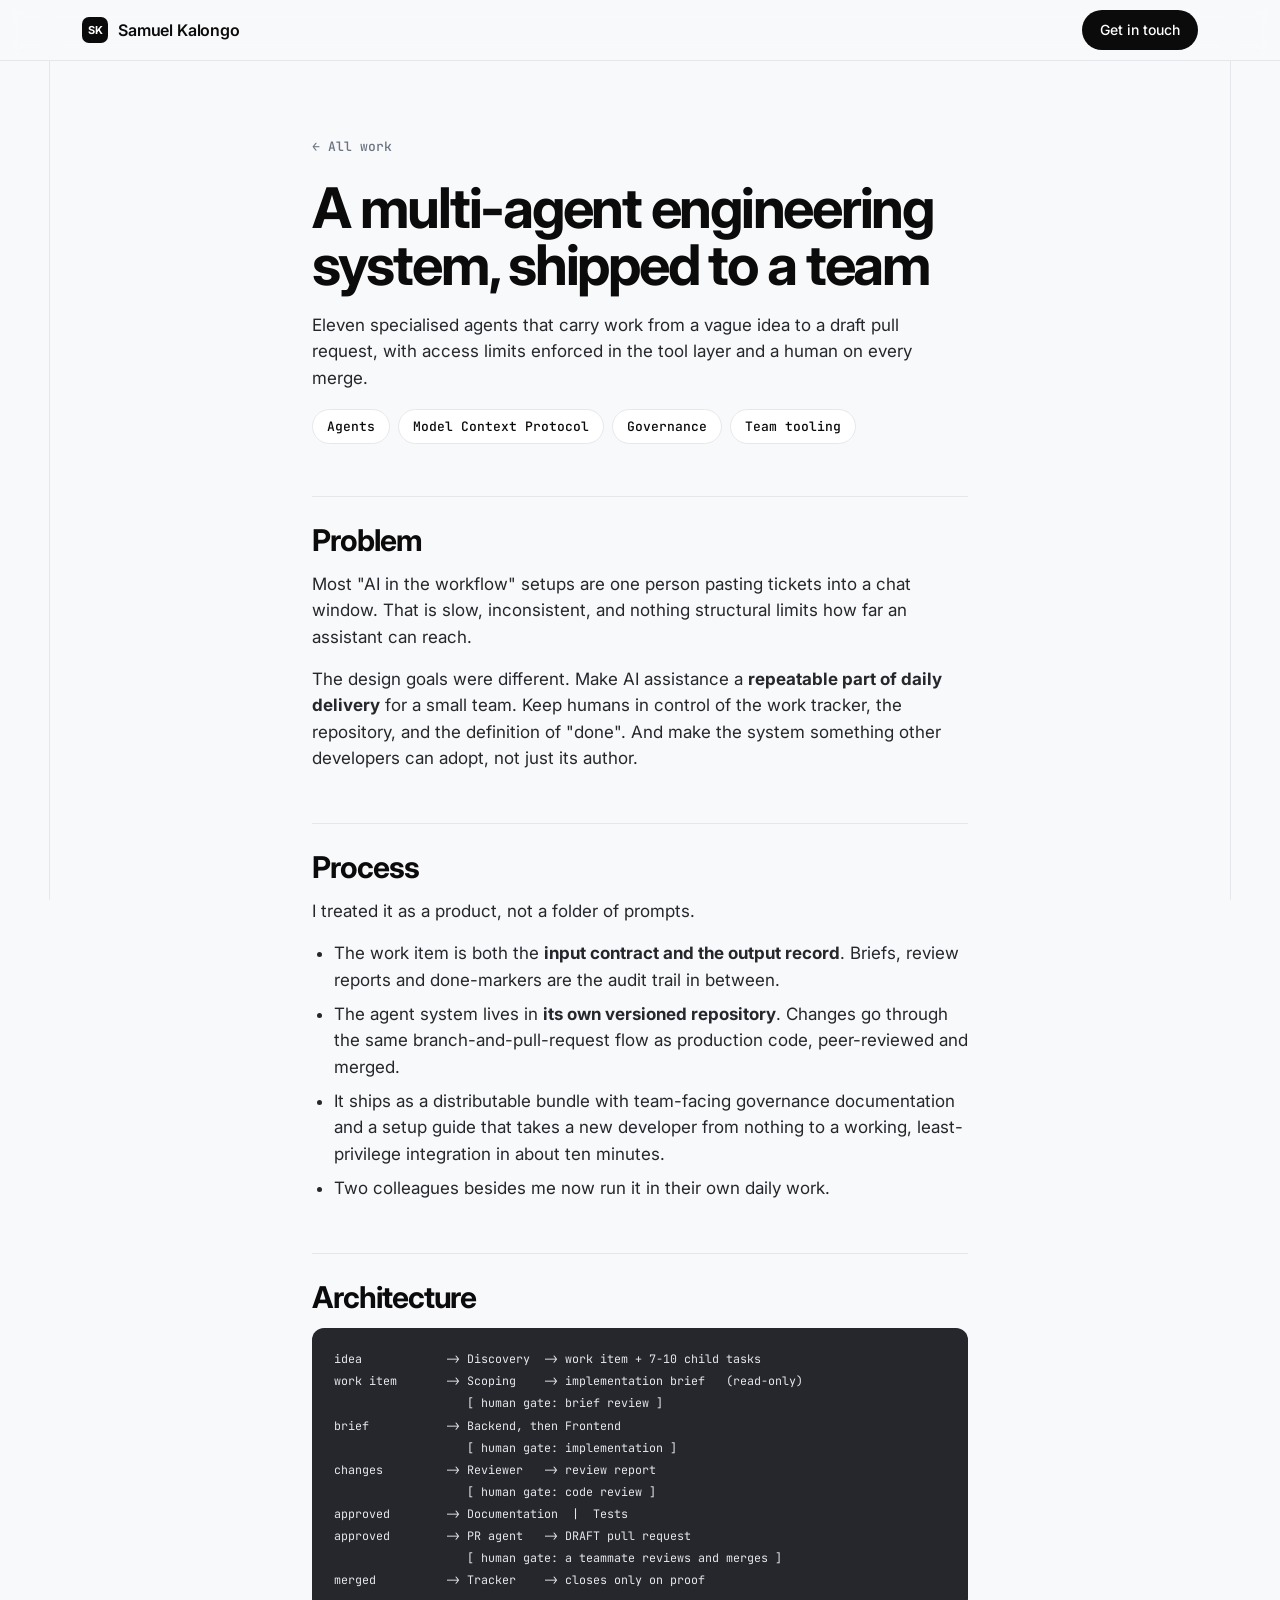
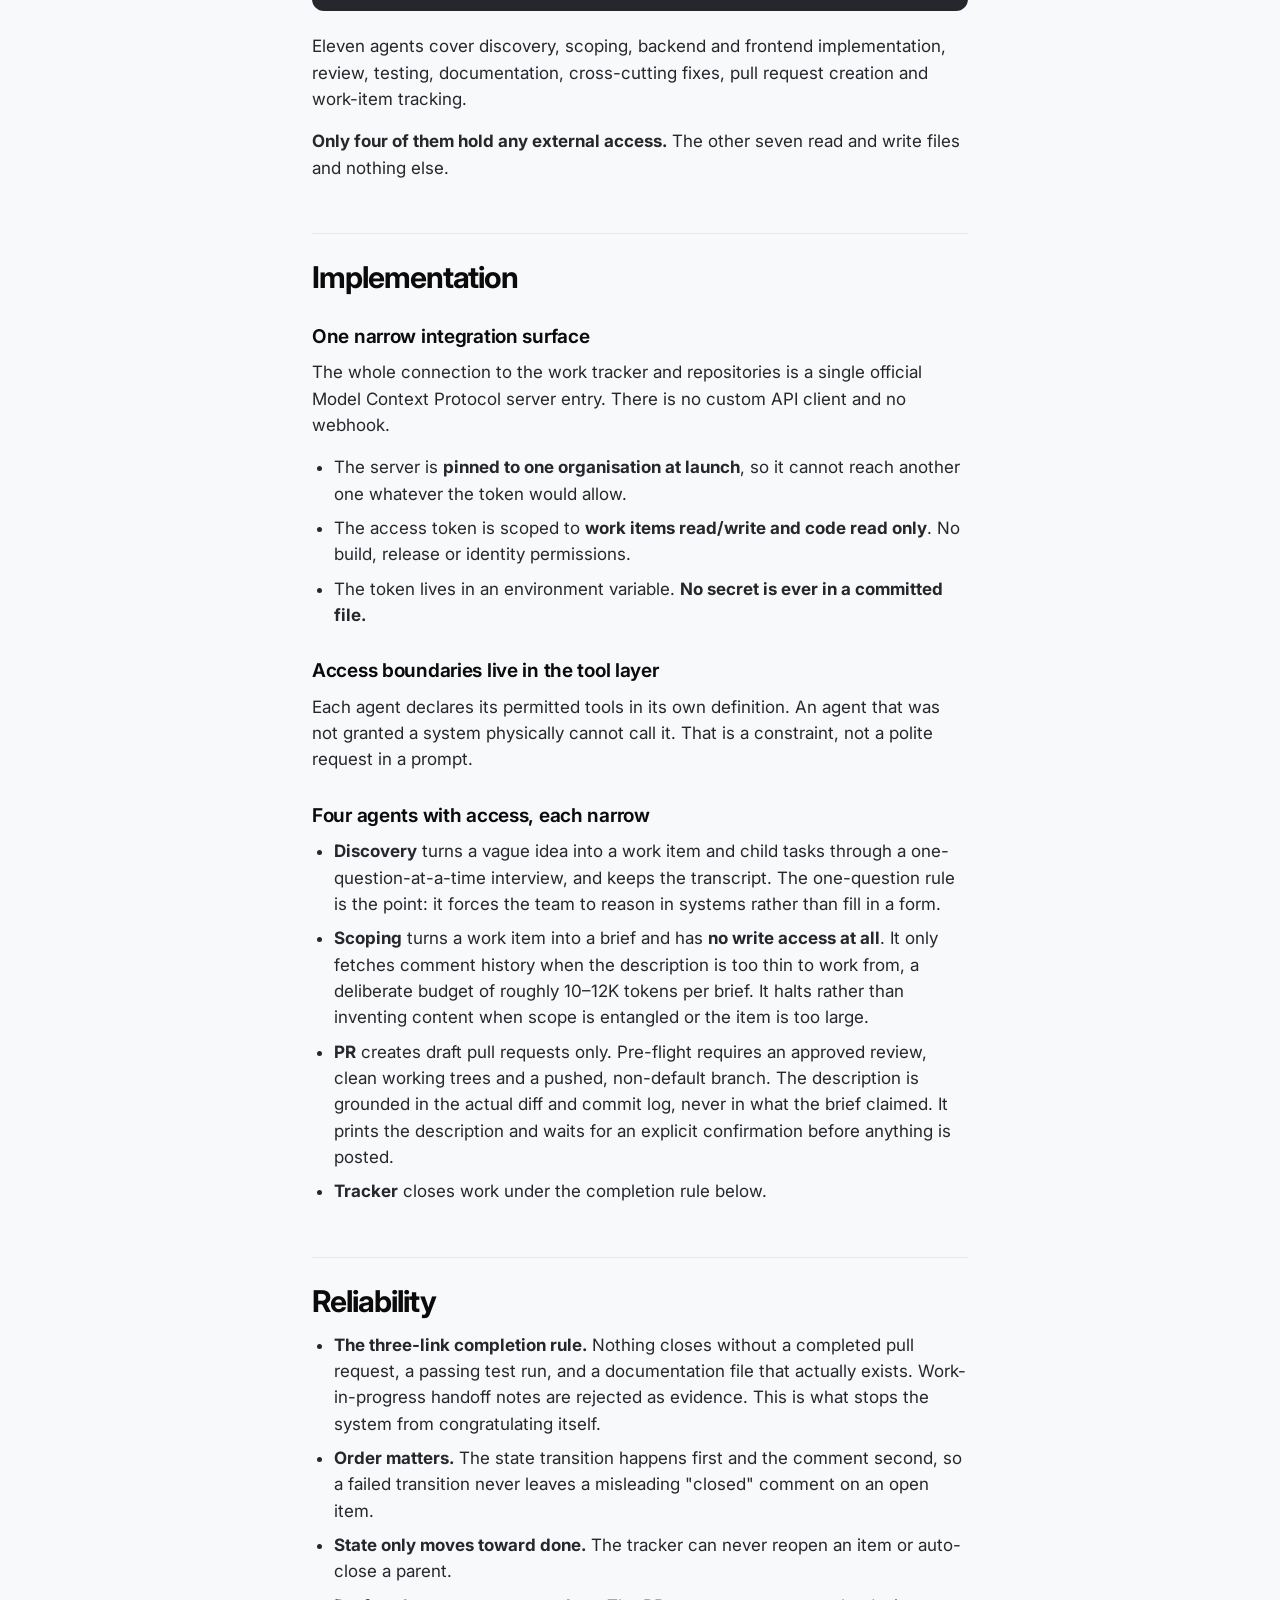
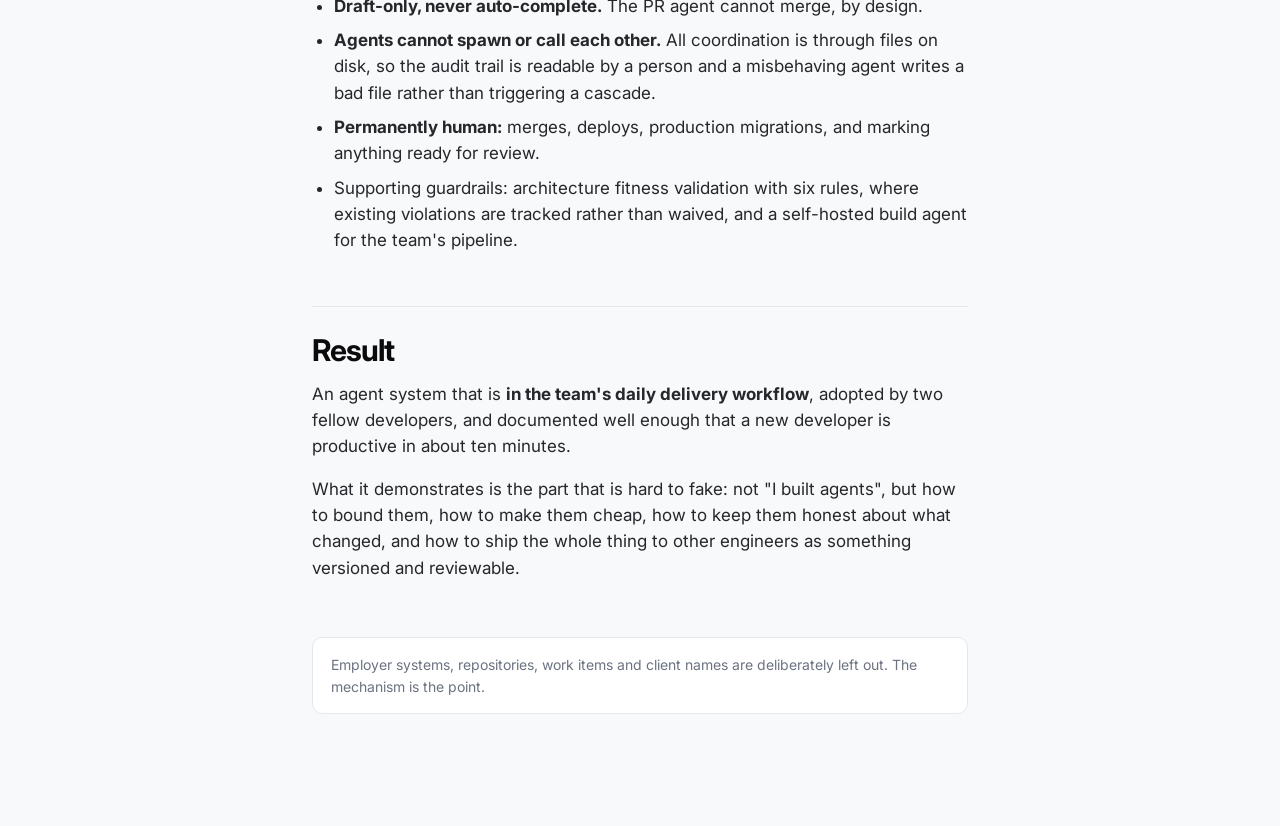
==== work/agent-system/index.html @ ffe06665 "Replace coursework portfolio with new case-study site Static site where the page builds itself on sc" ====
<!doctype html>
<html lang="en"><head><meta charset="utf-8"><meta name="viewport" content="width=device-width, initial-scale=1">
<title>A multi-agent engineering system, shipped to a team — Samuel Kalongo</title>
<meta name="description" content="Eleven specialised agents that carry work from a vague idea to a draft pull request, with access limits enforced in the tool layer and a human on every merge.">
<link rel="preconnect" href="https://fonts.googleapis.com"><link rel="preconnect" href="https://fonts.gstatic.com" crossorigin>
<link href="https://fonts.googleapis.com/css2?family=Inter:wght@400;500;600;700&family=JetBrains+Mono:wght@400;500&display=swap" rel="stylesheet">
<link rel="stylesheet" href="../../styles.css"></head>
<body>
<header class="nav"><div class="wrap"><a class="brand" href="../../"><span class="mark">SK</span>Samuel Kalongo</a><a class="pill" href="../../#contact">Get in touch</a></div></header>
<article class="case">
<a class="back" href="../../#work">← All work</a>
<h1>A multi-agent engineering system, shipped to a team</h1>
<p class="sub">Eleven specialised agents that carry work from a vague idea to a draft pull request, with access limits enforced in the tool layer and a human on every merge.</p>
<div class="meta"><span class="chip">Agents</span><span class="chip">Model Context Protocol</span><span class="chip">Governance</span><span class="chip">Team tooling</span></div>
<h2>Problem</h2>
<p>Most "AI in the workflow" setups are one person pasting tickets into a chat window. That is slow, inconsistent, and nothing structural limits how far an assistant can reach.</p>
<p>The design goals were different. Make AI assistance a <strong>repeatable part of daily delivery</strong> for a small team. Keep humans in control of the work tracker, the repository, and the definition of "done". And make the system something other developers can adopt, not just its author.</p>
<h2>Process</h2>
<p>I treated it as a product, not a folder of prompts.</p>
<ul><li>The work item is both the <strong>input contract and the output record</strong>. Briefs, review reports and done-markers are the audit trail in between.</li><li>The agent system lives in <strong>its own versioned repository</strong>. Changes go through the same branch-and-pull-request flow as production code, peer-reviewed and merged.</li><li>It ships as a distributable bundle with team-facing governance documentation and a setup guide that takes a new developer from nothing to a working, least-privilege integration in about ten minutes.</li><li>Two colleagues besides me now run it in their own daily work.</li></ul>
<h2>Architecture</h2>
<pre><code>idea            -&gt; Discovery  -&gt; work item + 7-10 child tasks
work item       -&gt; Scoping    -&gt; implementation brief   (read-only)
                   [ human gate: brief review ]
brief           -&gt; Backend, then Frontend
                   [ human gate: implementation ]
changes         -&gt; Reviewer   -&gt; review report
                   [ human gate: code review ]
approved        -&gt; Documentation  |  Tests
approved        -&gt; PR agent   -&gt; DRAFT pull request
                   [ human gate: a teammate reviews and merges ]
merged          -&gt; Tracker    -&gt; closes only on proof</code></pre>
<p>Eleven agents cover discovery, scoping, backend and frontend implementation, review, testing, documentation, cross-cutting fixes, pull request creation and work-item tracking.</p>
<p><strong>Only four of them hold any external access.</strong> The other seven read and write files and nothing else.</p>
<h2>Implementation</h2>
<h3>One narrow integration surface</h3>
<p>The whole connection to the work tracker and repositories is a single official Model Context Protocol server entry. There is no custom API client and no webhook.</p>
<ul><li>The server is <strong>pinned to one organisation at launch</strong>, so it cannot reach another one whatever the token would allow.</li><li>The access token is scoped to <strong>work items read/write and code read only</strong>. No build, release or identity permissions.</li><li>The token lives in an environment variable. <strong>No secret is ever in a committed file.</strong></li></ul>
<h3>Access boundaries live in the tool layer</h3>
<p>Each agent declares its permitted tools in its own definition. An agent that was not granted a system physically cannot call it. That is a constraint, not a polite request in a prompt.</p>
<h3>Four agents with access, each narrow</h3>
<ul><li><strong>Discovery</strong> turns a vague idea into a work item and child tasks through a one-question-at-a-time interview, and keeps the transcript. The one-question rule is the point: it forces the team to reason in systems rather than fill in a form.</li><li><strong>Scoping</strong> turns a work item into a brief and has <strong>no write access at all</strong>. It only fetches comment history when the description is too thin to work from, a deliberate budget of roughly 10–12K tokens per brief. It halts rather than inventing content when scope is entangled or the item is too large.</li><li><strong>PR</strong> creates draft pull requests only. Pre-flight requires an approved review, clean working trees and a pushed, non-default branch. The description is grounded in the actual diff and commit log, never in what the brief claimed. It prints the description and waits for an explicit confirmation before anything is posted.</li><li><strong>Tracker</strong> closes work under the completion rule below.</li></ul>
<h2>Reliability</h2>
<ul><li><strong>The three-link completion rule.</strong> Nothing closes without a completed pull request, a passing test run, and a documentation file that actually exists. Work-in-progress handoff notes are rejected as evidence. This is what stops the system from congratulating itself.</li><li><strong>Order matters.</strong> The state transition happens first and the comment second, so a failed transition never leaves a misleading "closed" comment on an open item.</li><li><strong>State only moves toward done.</strong> The tracker can never reopen an item or auto-close a parent.</li><li><strong>Draft-only, never auto-complete.</strong> The PR agent cannot merge, by design.</li><li><strong>Agents cannot spawn or call each other.</strong> All coordination is through files on disk, so the audit trail is readable by a person and a misbehaving agent writes a bad file rather than triggering a cascade.</li><li><strong>Permanently human:</strong> merges, deploys, production migrations, and marking anything ready for review.</li><li>Supporting guardrails: architecture fitness validation with six rules, where existing violations are tracked rather than waived, and a self-hosted build agent for the team's pipeline.</li></ul>
<h2>Result</h2>
<p>An agent system that is <strong>in the team's daily delivery workflow</strong>, adopted by two fellow developers, and documented well enough that a new developer is productive in about ten minutes.</p>
<p>What it demonstrates is the part that is hard to fake: not "I built agents", but how to bound them, how to make them cheap, how to keep them honest about what changed, and how to ship the whole thing to other engineers as something versioned and reviewable.</p>
<p class="conf">Employer systems, repositories, work items and client names are deliberately left out. The mechanism is the point.</p>
</article>
</body></html>
---- styles.css ----
:root {
  --bg: #f8f9fb;
  --ink: #0b0b0c;
  --mute: #6b7280;
  --line: 229, 231, 235;
  --max: 1180px;
  --font: Inter, system-ui, -apple-system, "Segoe UI", Roboto, sans-serif;
  --mono: "JetBrains Mono", ui-monospace, Menlo, Consolas, monospace;
}
* { box-sizing: border-box; }
html { scroll-behavior: smooth; scroll-padding-top: 76px; }
body { margin: 0; background: var(--bg); color: var(--ink); font: 400 16px/1.55 var(--font); -webkit-font-smoothing: antialiased; }
body::before { /* the two vertical hairlines that frame the page */
  content: ""; position: fixed; inset: 0; max-width: var(--max); margin: 0 auto;
  border-inline: 1px solid rgb(var(--line)); pointer-events: none; z-index: 0;
}
a { color: inherit; }
.wrap { max-width: var(--max); margin: 0 auto; padding: 0 32px; position: relative; z-index: 1; }

/* ---------- nav ---------- */
.nav { position: sticky; top: 0; z-index: 40; background: rgba(248, 249, 251, .85); backdrop-filter: blur(10px); border-bottom: 1px solid rgb(var(--line)); }
.nav .wrap { display: flex; align-items: center; justify-content: space-between; height: 60px; }
.brand { display: flex; align-items: center; gap: 10px; font-weight: 600; text-decoration: none; letter-spacing: -.01em; }
.mark { width: 26px; height: 26px; border-radius: 7px; background: var(--ink); color: #fff; display: grid; place-items: center; font: 700 11px var(--font); letter-spacing: 0; }
.nav ul { display: flex; gap: 28px; list-style: none; margin: 0; padding: 0; }
.nav ul a { text-decoration: none; color: var(--mute); font-size: 14px; font-weight: 500; }
.nav ul a:hover { color: var(--ink); }
.pill { display: inline-block; background: var(--ink); color: #fff; text-decoration: none; font-size: 14px; font-weight: 500; padding: 9px 18px; border-radius: 999px; }
.pill:hover { background: #26272b; }
.pill.ghost { background: transparent; color: var(--ink); border: 1px solid #d1d5db; }
.pill.ghost:hover { background: #fff; }

/* ---------- type ---------- */
h1, h2, h3, p { margin: 0; }
h1 { font-size: clamp(42px, 7.4vw, 88px); line-height: 1.02; letter-spacing: -.04em; font-weight: 700; max-width: 14ch; }
h2 { font-size: clamp(30px, 4.6vw, 54px); line-height: 1.06; letter-spacing: -.035em; font-weight: 700; max-width: 18ch; }
h3 { font-size: 19px; font-weight: 650; letter-spacing: -.015em; }
.eyebrow { font: 500 12.5px var(--mono); color: var(--mute); text-transform: uppercase; letter-spacing: .09em; margin-bottom: 20px; }
.lede, .sub { color: var(--mute); font-size: clamp(17px, 1.7vw, 20px); max-width: 56ch; }
.hero { padding: 96px 0 84px; position: relative; }
.hero h1 { margin-bottom: 28px; }
.actions { display: flex; gap: 12px; flex-wrap: wrap; margin: 36px 0 28px; width: fit-content; }
.now { font: 400 13px var(--mono); color: var(--mute); }
.sec { position: relative; border-top: 1px solid rgb(var(--line)); padding: 88px 0; }
.head { margin-bottom: 52px; }
.head h2 { margin-bottom: 18px; }

/* ---------- ruled grids ---------- */
.grid { display: grid; grid-template-columns: repeat(var(--cols, 3), 1fr); border-top: 1px solid rgb(var(--line)); border-left: 1px solid rgb(var(--line)); background: transparent; }
.cell { border-right: 1px solid rgb(var(--line)); border-bottom: 1px solid rgb(var(--line)); padding: 30px 28px 34px; background: #fff; text-decoration: none; display: block; }
.cell h3 { margin-bottom: 10px; }
.cell p { color: var(--mute); font-size: 15px; }
.cell .more { display: block; margin-top: 18px; font-size: 14px; font-weight: 500; color: var(--ink); }
.cell .tag { font: 500 11.5px var(--mono); color: var(--mute); text-transform: uppercase; letter-spacing: .08em; margin-bottom: 14px; display: block; }
a.cell:hover { background: #fcfcfd; }
.stats .cell { padding: 40px 28px; }
.num { font-size: clamp(48px, 6.4vw, 84px); font-weight: 700; letter-spacing: -.045em; line-height: 1; margin-bottom: 14px; display: block; }
.stats p { max-width: 24ch; }
.c4 { --cols: 4; } .c3 { --cols: 3; } .c2 { --cols: 2; }

/* ---------- process + terminal ---------- */
.split { display: grid; grid-template-columns: 1fr 1.05fr; gap: 56px; align-items: start; }
.steps { border-top: 1px solid rgb(var(--line)); margin-top: 36px; }
.step { display: grid; grid-template-columns: 44px 1fr; gap: 6px; padding: 22px 0; border-bottom: 1px solid rgb(var(--line)); }
.step .n { font: 500 13px var(--mono); color: var(--mute); padding-top: 4px; }
.step h3 { margin-bottom: 6px; }
.step p { color: var(--mute); font-size: 15px; }
.term { background: #25272c; border-radius: 14px; padding: 0 0 22px; box-shadow: 0 24px 60px -24px rgba(15, 23, 42, .5); overflow: hidden; }
.term .bar { display: flex; gap: 7px; padding: 14px 16px; border-bottom: 1px solid rgba(255, 255, 255, .07); align-items: center; }
.term .bar i { width: 11px; height: 11px; border-radius: 50%; background: #4b4e55; }
.term .bar em { margin-left: auto; font: 400 11.5px var(--mono); color: #8b8f98; font-style: normal; }
.term pre { white-space: normal; margin: 0; padding: 20px 22px 0; font: 400 13px/1.75 var(--mono); color: #e5e7eb; overflow-x: auto; }
.ln { display: block; white-space: pre; }
.ln.k { color: #93c5fd; } .ln.v { color: #e5e7eb; } .ln.cm { color: #7d8290; } .ln.ok { color: #86efac; } .ln.no { color: #fca5a5; }
.note { font: 400 12px var(--mono); color: var(--mute); margin-top: 14px; }

/* ---------- stack + cta ---------- */
.chips { display: flex; flex-wrap: wrap; gap: 10px; }
.chip { font: 500 13px var(--mono); padding: 8px 14px; border: 1px solid rgb(var(--line)); background: #fff; border-radius: 999px; }
.cta { text-align: left; }
.cta h2 { max-width: 16ch; margin-bottom: 18px; }
.foot { border-top: 1px solid rgb(var(--line)); padding: 28px 0 40px; color: var(--mute); font-size: 13px; position: relative; z-index: 1; }
.foot .wrap { display: flex; justify-content: space-between; gap: 16px; flex-wrap: wrap; }

/* ---------- decorative planes ---------- */
.plane { position: absolute; width: 26px; height: 26px; pointer-events: none; z-index: 2; }
.p1 { right: 8%; top: 18%; color: #f59e0b; transform: rotate(18deg); }
.p2 { right: 14%; top: 54%; color: #8b5cf6; transform: rotate(-30deg); }
.p3 { right: 6%; top: 14%; color: #10b981; transform: rotate(40deg); }
.p4 { left: 52%; top: 12%; color: #ec4899; transform: rotate(-12deg); }
.p5 { right: 10%; top: 20%; color: #3b82f6; transform: rotate(24deg); }

/* ---------- build effect (only when JS adds .fx) ---------- */
.fx [data-b] { position: relative; }
.fx [data-b="type"]:not(.ready) { visibility: hidden; }
.fx [data-b="type"] .w { white-space: nowrap; }
.fx [data-b="type"] .c { opacity: 0; }
.fx [data-b="type"] .c.on { opacity: 1; }
.fx [data-b="box"], .fx [data-b="fade"] { --a: 0; }
.fx .cell[data-b="box"] { background: rgba(255, 255, 255, var(--a)); border-color: rgba(var(--line), var(--a)); }
.fx .term[data-b="box"] { background: rgba(37, 39, 44, var(--a)); box-shadow: none; }
.fx [data-b="fade"] { opacity: var(--a); }
.fx .term .bar { opacity: var(--a); }
.frame { position: absolute; left: -5px; top: -5px; width: calc((100% + 10px) * var(--fw, 0)); height: calc((100% + 10px) * var(--fh, 0)); border: 1px solid var(--ac, #3b82f6); background: color-mix(in srgb, var(--ac, #3b82f6) 5%, transparent); opacity: 0; pointer-events: none; z-index: 5; }
.frame b { position: absolute; width: 7px; height: 7px; background: #fff; border: 1px solid var(--ac, #3b82f6); }
.frame b:nth-child(1) { left: -4px; top: -4px; } .frame b:nth-child(2) { right: -4px; top: -4px; }
.frame b:nth-child(3) { left: -4px; bottom: -4px; } .frame b:nth-child(4) { right: -4px; bottom: -4px; }

#cursors { position: fixed; inset: 0; pointer-events: none; z-index: 60; overflow: hidden; }
.cur { position: absolute; left: 0; top: 0; opacity: 0; will-change: transform; color: var(--ac); }
.cur svg { display: block; width: 17px; height: 17px; filter: drop-shadow(0 1px 1px rgba(0, 0, 0, .18)); }
.cur .ib { display: none; width: 10px; height: 20px; }
.cur.text .ar { display: none; } .cur.text .ib { display: block; }
.cur span { position: absolute; left: 13px; top: 15px; background: var(--ac); color: #fff; font: 600 10px/1 var(--font); padding: 3px 7px; border-radius: 999px; white-space: nowrap; }

.rulers, .guide { position: fixed; pointer-events: none; opacity: 0; transition: opacity .25s; }
.rulers { inset: 0; z-index: 50; }
.live .rulers { opacity: 1; }
.live .guide { opacity: 1; }
.rx, .ry { position: absolute; background-color: rgba(248, 249, 251, .93); background-repeat: repeat; }
.rx { left: 0; right: 0; top: 0; height: 16px; border-bottom: 1px solid #d1d5db;
  background-image: repeating-linear-gradient(90deg, #9ca3af 0 1px, transparent 1px 100px), repeating-linear-gradient(90deg, #cbd0d8 0 1px, transparent 1px 10px);
  background-size: 100% 16px, 100% 6px; background-position: 0 0, 0 bottom; background-repeat: repeat-x; }
.ry { top: 0; bottom: 0; left: 0; width: 16px; border-right: 1px solid #d1d5db;
  background-image: repeating-linear-gradient(0deg, #9ca3af 0 1px, transparent 1px 100px), repeating-linear-gradient(0deg, #cbd0d8 0 1px, transparent 1px 10px);
  background-size: 16px 100%, 6px 100%; background-position: 0 0, right 0; background-repeat: repeat-y; }
.guide { z-index: 49; background: rgba(239, 68, 68, .4); }
.gx { top: 0; bottom: 0; left: 0; width: 1px; }
.gy { left: 0; right: 0; top: 0; height: 1px; }

#intro { position: fixed; inset: 0; z-index: 100; background: var(--bg); display: grid; place-items: center; transition: opacity .5s; }
#intro.out { opacity: 0; }
#intro .ring { position: relative; width: 250px; height: 250px; animation: spin 3.2s linear infinite; transition: transform .6s ease, opacity .6s; }
#intro.out .ring { transform: scale(2.6); opacity: 0; animation-play-state: paused; }
#intro .cur { opacity: 1; left: 50%; top: 50%; margin: -8px 0 0 -8px; transform: rotate(calc(var(--k) * 22.5deg)) translateY(-118px) rotate(40deg); }
#intro .mark { position: absolute; width: 58px; height: 58px; border-radius: 15px; font-size: 22px; }
@keyframes spin { to { transform: rotate(360deg); } }

@media (max-width: 900px) {
  .c4 { --cols: 2; } .c3 { --cols: 2; }
  .split { grid-template-columns: 1fr; gap: 40px; }
  .nav ul { display: none; }
}
@media (max-width: 600px) {
  .wrap { padding: 0 20px; }
  .c4, .c3, .c2 { --cols: 1; }
  .hero { padding: 64px 0 56px; }
  .sec { padding: 64px 0; }
  .plane { display: none; }
  .rx, .ry { display: none; }
}
@media print { .rulers, .guide, #cursors, #intro, .frame { display: none !important; } }

/* ---------- case study pages ---------- */
.case { max-width: 720px; margin: 0 auto; padding: 72px 32px 96px; position: relative; z-index: 1; }
.case .back { font: 500 13px var(--mono); color: var(--mute); text-decoration: none; }
.case h1 { font-size: clamp(34px, 5.4vw, 56px); max-width: none; margin: 22px 0 18px; }
.case .sub { margin-bottom: 18px; }
.case .meta { display: flex; flex-wrap: wrap; gap: 8px; margin-bottom: 44px; }
.case h2 { font-size: 30px; max-width: none; margin: 52px 0 14px; padding-top: 28px; border-top: 1px solid rgb(var(--line)); }
.case h3 { margin: 28px 0 8px; }
.case p, .case li { font-size: 17px; color: #26272b; }
.case p { margin: 0 0 16px; }
.case ul, .case ol { padding-left: 22px; margin: 0 0 18px; }
.case li { margin-bottom: 8px; }
.case code { font: 400 .9em var(--mono); background: #eef0f4; padding: 2px 6px; border-radius: 5px; }
.case pre { background: #25272c; color: #e5e7eb; border-radius: 12px; padding: 20px 22px; overflow-x: auto; font: 400 13px/1.7 var(--mono); margin: 0 0 22px; }
.case pre code { background: none; padding: 0; }
.case .conf { margin-top: 56px; padding: 16px 18px; border: 1px solid rgb(var(--line)); background: #fff; border-radius: 10px; font-size: 14px; color: var(--mute); }
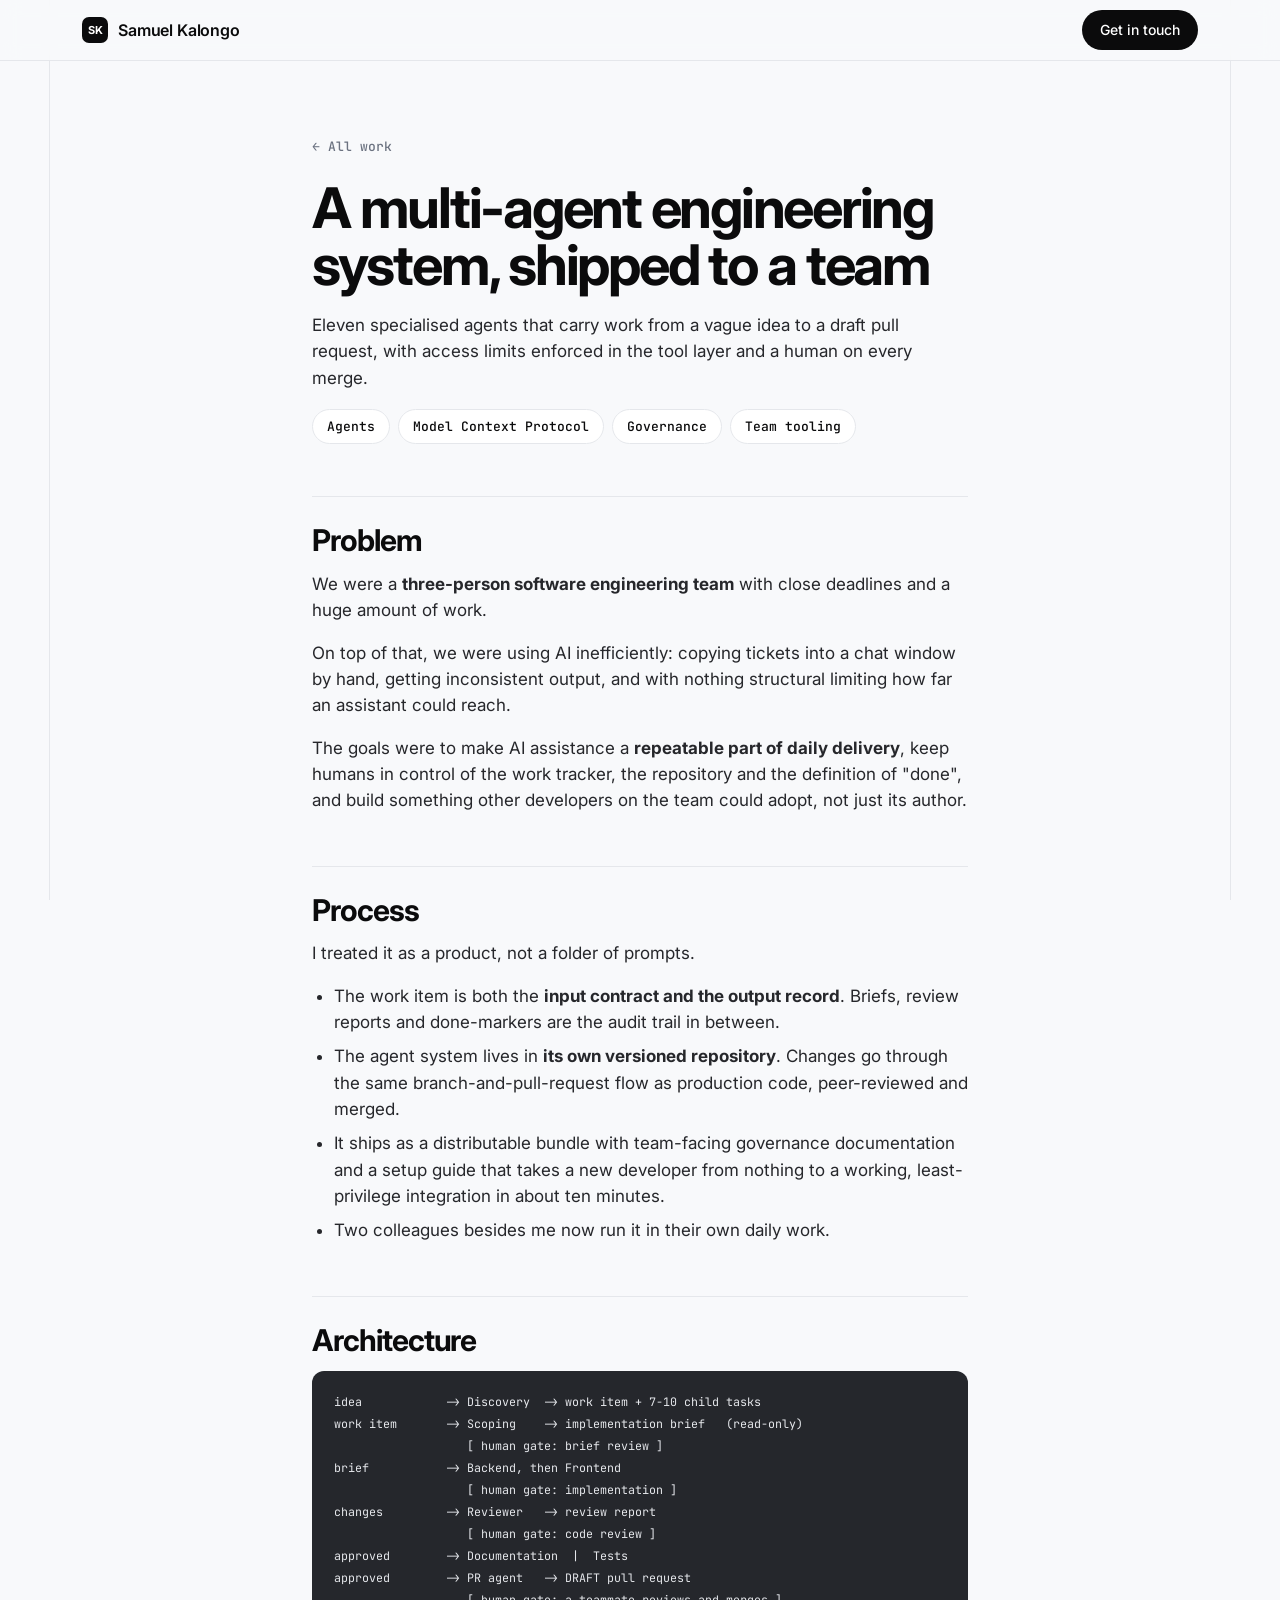
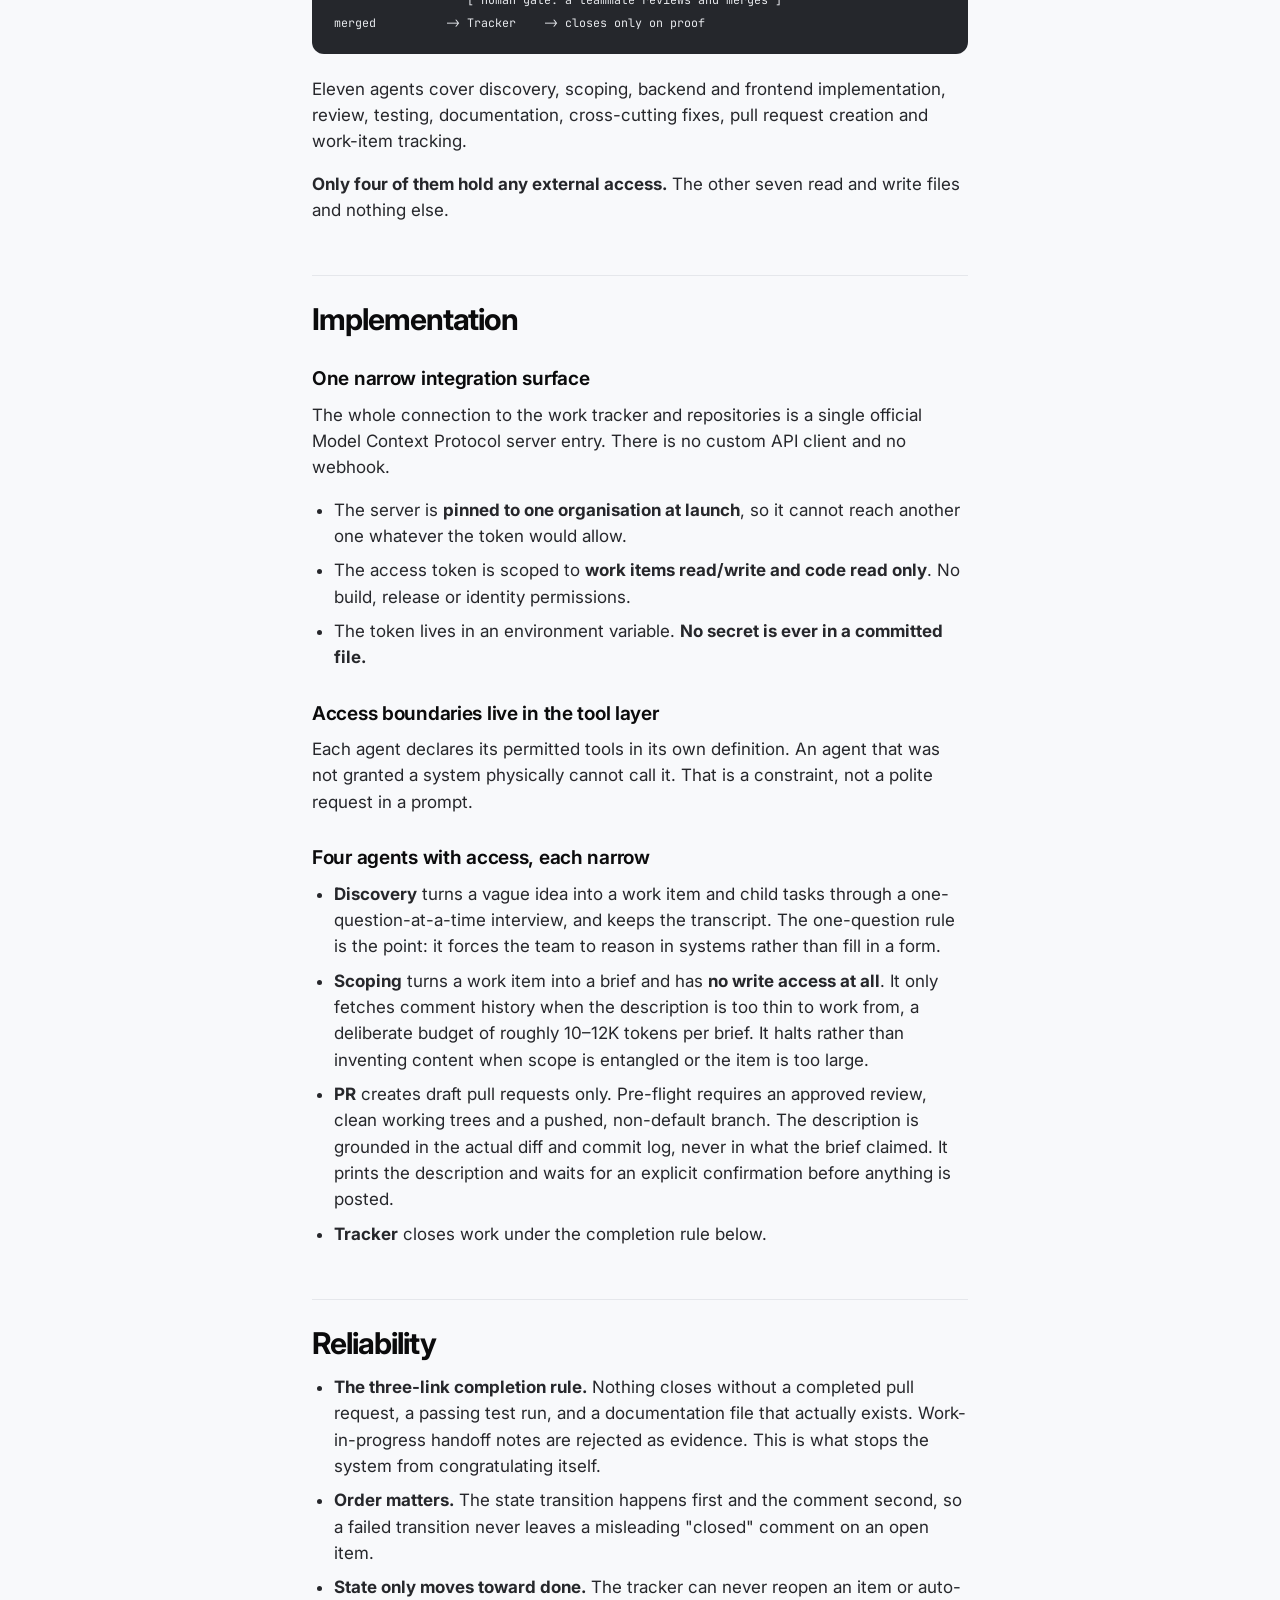
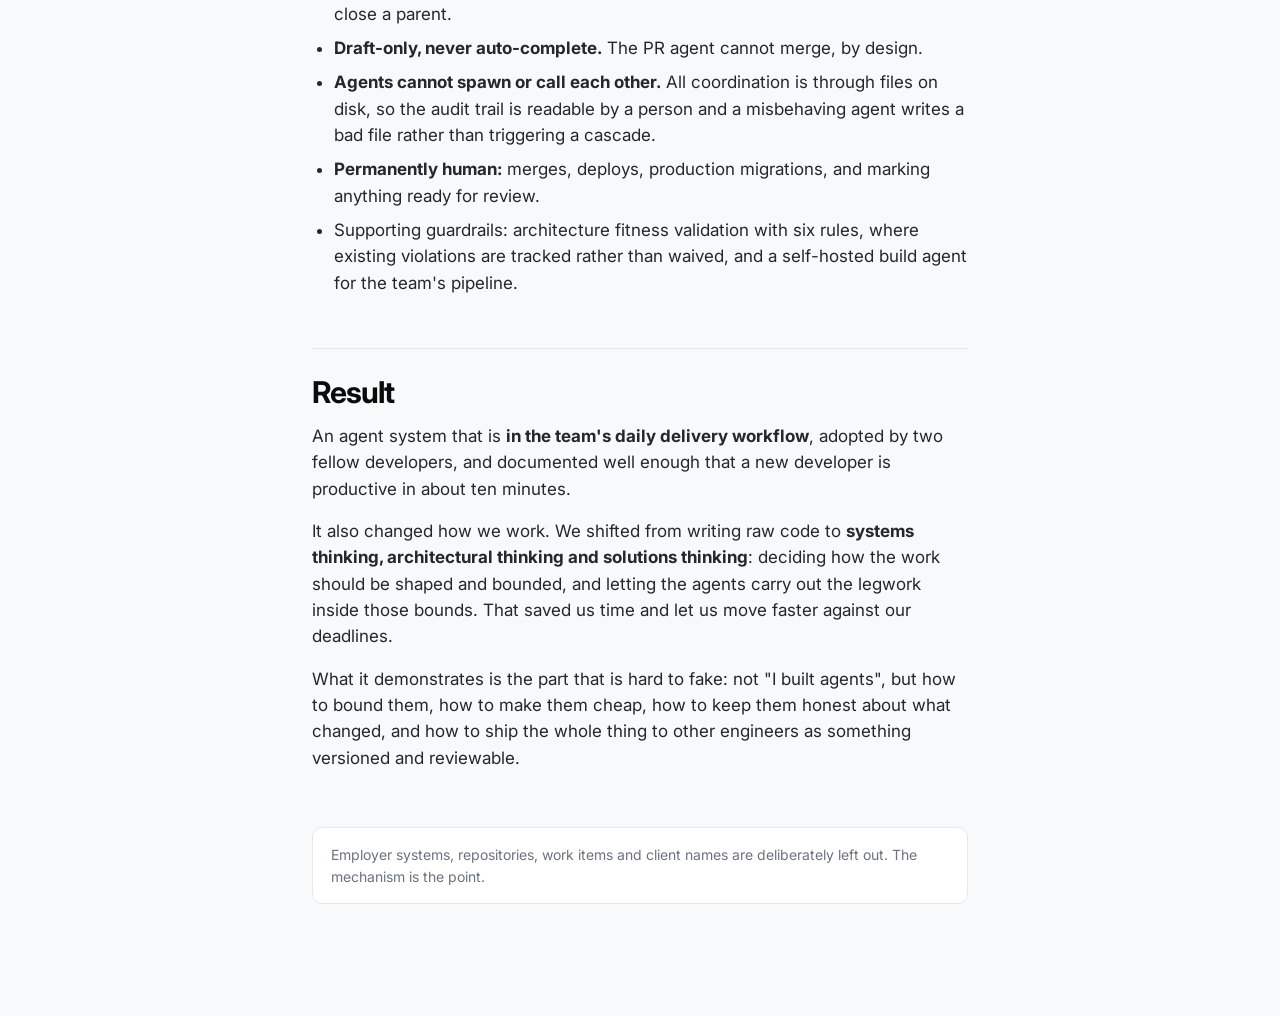
==== commit 5bf6bf8f: "Update portfolio: revision-style agents, glossary tips, stack carousel, no dead links Home and case " ====
--- a/work/agent-system/index.html
+++ b/work/agent-system/index.html
@@ -6,15 +6,19 @@
 <link href="https://fonts.googleapis.com/css2?family=Inter:wght@400;500;600;700&family=JetBrains+Mono:wght@400;500&display=swap" rel="stylesheet">
 <link rel="stylesheet" href="../../styles.css"></head>
 <body>
+<div class="rulers" aria-hidden="true"><i class="rx"></i><i class="ry"></i></div><i class="guide gx" aria-hidden="true"></i><i class="guide gy" aria-hidden="true"></i><div id="cursors" aria-hidden="true"></div>
+<script id="glossary" type="application/json">[{"match":"scoped access","tip":"Each agent can only use the tools it was explicitly given. The limit lives in its definition, not in a prompt asking it to behave."},{"match":"read-only scoping","tip":"The scoping agent reads a work item and writes a plan, but has no permission to change anything."},{"match":"draft pull requests","tip":"A draft pull request proposes code changes but can't be merged until a human marks it ready."},{"match":"three-link completion","tip":"A task only closes when three pieces of proof exist: a finished pull request, a passing test run, and real documentation."},{"match":"human approval gates","tip":"Checkpoints where a person must review and approve before the work moves on."},{"match":"coordination through files","tip":"Agents never call each other. They leave files for the next step, so a person can read the whole trail."},{"match":"guardrails","tip":"Hard limits enforced by the system itself, rather than instructions an AI could ignore."},{"match":"multi-agent","tip":"Several AI agents, each with its own narrow job, working as one system."},{"match":"state machine","tip":"A model where something is always in exactly one defined state and can only move between states by allowed steps."},{"match":"tokenised link","tip":"A secure one-off web address that proves who you are, so you can finish one task without creating an account."},{"match":"leaves a trail","tip":"An audit trail: a permanent record of who changed what, and when."},{"match":"instance","tip":"One running copy of a template, such as a single person's actual onboarding."},{"match":"socratic","tip":"Teaching by asking guiding questions instead of handing over answers."},{"match":"model context protocol","tip":"An open standard that lets AI models connect to tools and data in a controlled, uniform way."},{"match":"application insights","tip":"Microsoft's monitoring service for tracing errors and performance in running applications."},{"match":"entity framework","tip":"A .NET library for working with a database through C# objects instead of hand-written SQL."},{"match":"ef migrations","tip":"Versioned scripts that change a database's structure safely as the application evolves."},{"match":"n8n","tip":"A visual workflow-automation platform: connect apps and APIs with drag-and-drop steps."},{"match":"webhooks","tip":"A way for one system to notify another instantly when something happens."},{"match":"agentic workflows","tip":"Workflows where an AI decides some of the steps itself, using tools, instead of following a fixed script."},{"match":"prompt engineering","tip":"Writing instructions for an AI so it reliably does what you intend."},{"match":"self-hosted build agent","tip":"A machine you run yourself that automatically builds and tests code."},{"match":"deployment pipelines","tip":"Automated steps that carry code from a developer's machine to a live server."}]</script>
 <header class="nav"><div class="wrap"><a class="brand" href="../../"><span class="mark">SK</span>Samuel Kalongo</a><a class="pill" href="../../#contact">Get in touch</a></div></header>
 <article class="case">
 <a class="back" href="../../#work">← All work</a>
 <h1>A multi-agent engineering system, shipped to a team</h1>
 <p class="sub">Eleven specialised agents that carry work from a vague idea to a draft pull request, with access limits enforced in the tool layer and a human on every merge.</p>
 <div class="meta"><span class="chip">Agents</span><span class="chip">Model Context Protocol</span><span class="chip">Governance</span><span class="chip">Team tooling</span></div>
+
 <h2>Problem</h2>
-<p>Most "AI in the workflow" setups are one person pasting tickets into a chat window. That is slow, inconsistent, and nothing structural limits how far an assistant can reach.</p>
-<p>The design goals were different. Make AI assistance a <strong>repeatable part of daily delivery</strong> for a small team. Keep humans in control of the work tracker, the repository, and the definition of "done". And make the system something other developers can adopt, not just its author.</p>
+<p>We were a <strong>three-person software engineering team</strong> with close deadlines and a huge amount of work.</p>
+<p>On top of that, we were using AI inefficiently: copying tickets into a chat window by hand, getting inconsistent output, and with nothing structural limiting how far an assistant could reach.</p>
+<p>The goals were to make AI assistance a <strong>repeatable part of daily delivery</strong>, keep humans in control of the work tracker, the repository and the definition of "done", and build something other developers on the team could adopt, not just its author.</p>
 <h2>Process</h2>
 <p>I treated it as a product, not a folder of prompts.</p>
 <ul><li>The work item is both the <strong>input contract and the output record</strong>. Briefs, review reports and done-markers are the audit trail in between.</li><li>The agent system lives in <strong>its own versioned repository</strong>. Changes go through the same branch-and-pull-request flow as production code, peer-reviewed and merged.</li><li>It ships as a distributable bundle with team-facing governance documentation and a setup guide that takes a new developer from nothing to a working, least-privilege integration in about ten minutes.</li><li>Two colleagues besides me now run it in their own daily work.</li></ul>
@@ -44,7 +48,10 @@
 <ul><li><strong>The three-link completion rule.</strong> Nothing closes without a completed pull request, a passing test run, and a documentation file that actually exists. Work-in-progress handoff notes are rejected as evidence. This is what stops the system from congratulating itself.</li><li><strong>Order matters.</strong> The state transition happens first and the comment second, so a failed transition never leaves a misleading "closed" comment on an open item.</li><li><strong>State only moves toward done.</strong> The tracker can never reopen an item or auto-close a parent.</li><li><strong>Draft-only, never auto-complete.</strong> The PR agent cannot merge, by design.</li><li><strong>Agents cannot spawn or call each other.</strong> All coordination is through files on disk, so the audit trail is readable by a person and a misbehaving agent writes a bad file rather than triggering a cascade.</li><li><strong>Permanently human:</strong> merges, deploys, production migrations, and marking anything ready for review.</li><li>Supporting guardrails: architecture fitness validation with six rules, where existing violations are tracked rather than waived, and a self-hosted build agent for the team's pipeline.</li></ul>
 <h2>Result</h2>
 <p>An agent system that is <strong>in the team's daily delivery workflow</strong>, adopted by two fellow developers, and documented well enough that a new developer is productive in about ten minutes.</p>
+<p>It also changed how we work. We shifted from writing raw code to <strong>systems thinking, architectural thinking and solutions thinking</strong>: deciding how the work should be shaped and bounded, and letting the agents carry out the legwork inside those bounds. That saved us time and let us move faster against our deadlines.</p>
 <p>What it demonstrates is the part that is hard to fake: not "I built agents", but how to bound them, how to make them cheap, how to keep them honest about what changed, and how to ship the whole thing to other engineers as something versioned and reviewable.</p>
 <p class="conf">Employer systems, repositories, work items and client names are deliberately left out. The mechanism is the point.</p>
 </article>
+<script src="../../tooltip.js"></script>
+<script src="../../fx-edit.js"></script>
 </body></html>
--- a/styles.css
+++ b/styles.css
@@ -91,16 +91,6 @@
 .p5 { right: 10%; top: 20%; color: #3b82f6; transform: rotate(24deg); }
 
 /* ---------- build effect (only when JS adds .fx) ---------- */
-.fx [data-b] { position: relative; }
-.fx [data-b="type"]:not(.ready) { visibility: hidden; }
-.fx [data-b="type"] .w { white-space: nowrap; }
-.fx [data-b="type"] .c { opacity: 0; }
-.fx [data-b="type"] .c.on { opacity: 1; }
-.fx [data-b="box"], .fx [data-b="fade"] { --a: 0; }
-.fx .cell[data-b="box"] { background: rgba(255, 255, 255, var(--a)); border-color: rgba(var(--line), var(--a)); }
-.fx .term[data-b="box"] { background: rgba(37, 39, 44, var(--a)); box-shadow: none; }
-.fx [data-b="fade"] { opacity: var(--a); }
-.fx .term .bar { opacity: var(--a); }
 .frame { position: absolute; left: -5px; top: -5px; width: calc((100% + 10px) * var(--fw, 0)); height: calc((100% + 10px) * var(--fh, 0)); border: 1px solid var(--ac, #3b82f6); background: color-mix(in srgb, var(--ac, #3b82f6) 5%, transparent); opacity: 0; pointer-events: none; z-index: 5; }
 .frame b { position: absolute; width: 7px; height: 7px; background: #fff; border: 1px solid var(--ac, #3b82f6); }
 .frame b:nth-child(1) { left: -4px; top: -4px; } .frame b:nth-child(2) { right: -4px; top: -4px; }
@@ -128,7 +118,8 @@
 .gx { top: 0; bottom: 0; left: 0; width: 1px; }
 .gy { left: 0; right: 0; top: 0; height: 1px; }
 
-#intro { position: fixed; inset: 0; z-index: 100; background: var(--bg); display: grid; place-items: center; transition: opacity .5s; }
+#intro { display: none; position: fixed; inset: 0; z-index: 100; background: var(--bg); display: grid; place-items: center; transition: opacity .5s; }
+.intro #intro { display: grid; }
 #intro.out { opacity: 0; }
 #intro .ring { position: relative; width: 250px; height: 250px; animation: spin 3.2s linear infinite; transition: transform .6s ease, opacity .6s; }
 #intro.out .ring { transform: scale(2.6); opacity: 0; animation-play-state: paused; }
@@ -167,3 +158,34 @@
 .case pre { background: #25272c; color: #e5e7eb; border-radius: 12px; padding: 20px 22px; overflow-x: auto; font: 400 13px/1.7 var(--mono); margin: 0 0 22px; }
 .case pre code { background: none; padding: 0; }
 .case .conf { margin-top: 56px; padding: 16px 18px; border: 1px solid rgb(var(--line)); background: #fff; border-radius: 10px; font-size: 14px; color: var(--mute); }
+
+.stack .cell { padding: 26px 24px 30px; }
+.stack .chips { gap: 8px; margin-top: 14px; }
+.stack .chip { font-size: 12px; padding: 6px 12px; }
+
+/* ---------- case-study revision effect ---------- */
+.case .tk.wr { text-decoration: underline wavy #ef4444; text-decoration-thickness: 1px; text-underline-offset: 3px; }
+.case .tk.hl, .case .fl.hl { animation: hl 1.4s ease-out; }
+@keyframes hl { 0% { background: color-mix(in srgb, var(--ac, #3b82f6) 38%, transparent); } 100% { background: transparent; } }
+.case .fl { display: inline-block; overflow: hidden; white-space: pre; vertical-align: bottom; max-width: 12em; }
+.case .fl.rm { animation: rm .5s ease forwards; }
+@keyframes rm { 0% { max-width: 12em; opacity: 1; color: #ef4444; text-decoration: line-through; background: rgba(239,68,68,.15); } 55% { max-width: 12em; opacity: 1; color: #ef4444; text-decoration: line-through; } 100% { max-width: 0; opacity: 0; } }
+.case [data-x] { }
+.case .w { white-space: nowrap; }
+.case .c { opacity: 0; }
+.case .c.on { opacity: 1; }
+.case .ready .c { opacity: 0; } .case .ready .c.on { opacity: 1; }
+.case .video { position: relative; aspect-ratio: 16 / 9; margin: 0 0 44px; border-radius: 12px; overflow: hidden; background: #25272c; }
+.case .video iframe, .case .video video { position: absolute; inset: 0; width: 100%; height: 100%; border: 0; }
+
+/* ---------- hovering agents ---------- */
+.hero h1 { min-height: 3.06em; }
+.sr { position: absolute; width: 1px; height: 1px; overflow: hidden; clip: rect(0 0 0 0); white-space: nowrap; }
+.rt.sel { background: rgba(59, 130, 246, .28); }
+.rt .ct { display: inline-block; width: 0; height: 1em; }
+[data-tip] { cursor: help; }
+h2[data-tip], h3[data-tip] { text-decoration: underline dotted rgba(11, 11, 12, .32); text-decoration-thickness: 1px; text-underline-offset: .22em; }
+.tipbox { position: absolute; left: 0; top: 0; max-width: 270px; min-height: 20px; background: #0b0b0c; color: #fff; font: 400 13px/1.45 var(--font); padding: 10px 13px; border-radius: 10px; box-shadow: 0 14px 34px -10px rgba(15, 23, 42, .5); opacity: 0; transition: opacity .15s; will-change: transform; }
+.stack { grid-auto-rows: 1fr; }
+.stack .cell { position: relative; }
+.stack .cell.grab { z-index: 20; background: #fff !important; box-shadow: 0 22px 44px -14px rgba(15, 23, 42, .4); transition: box-shadow .2s; cursor: grabbing; }
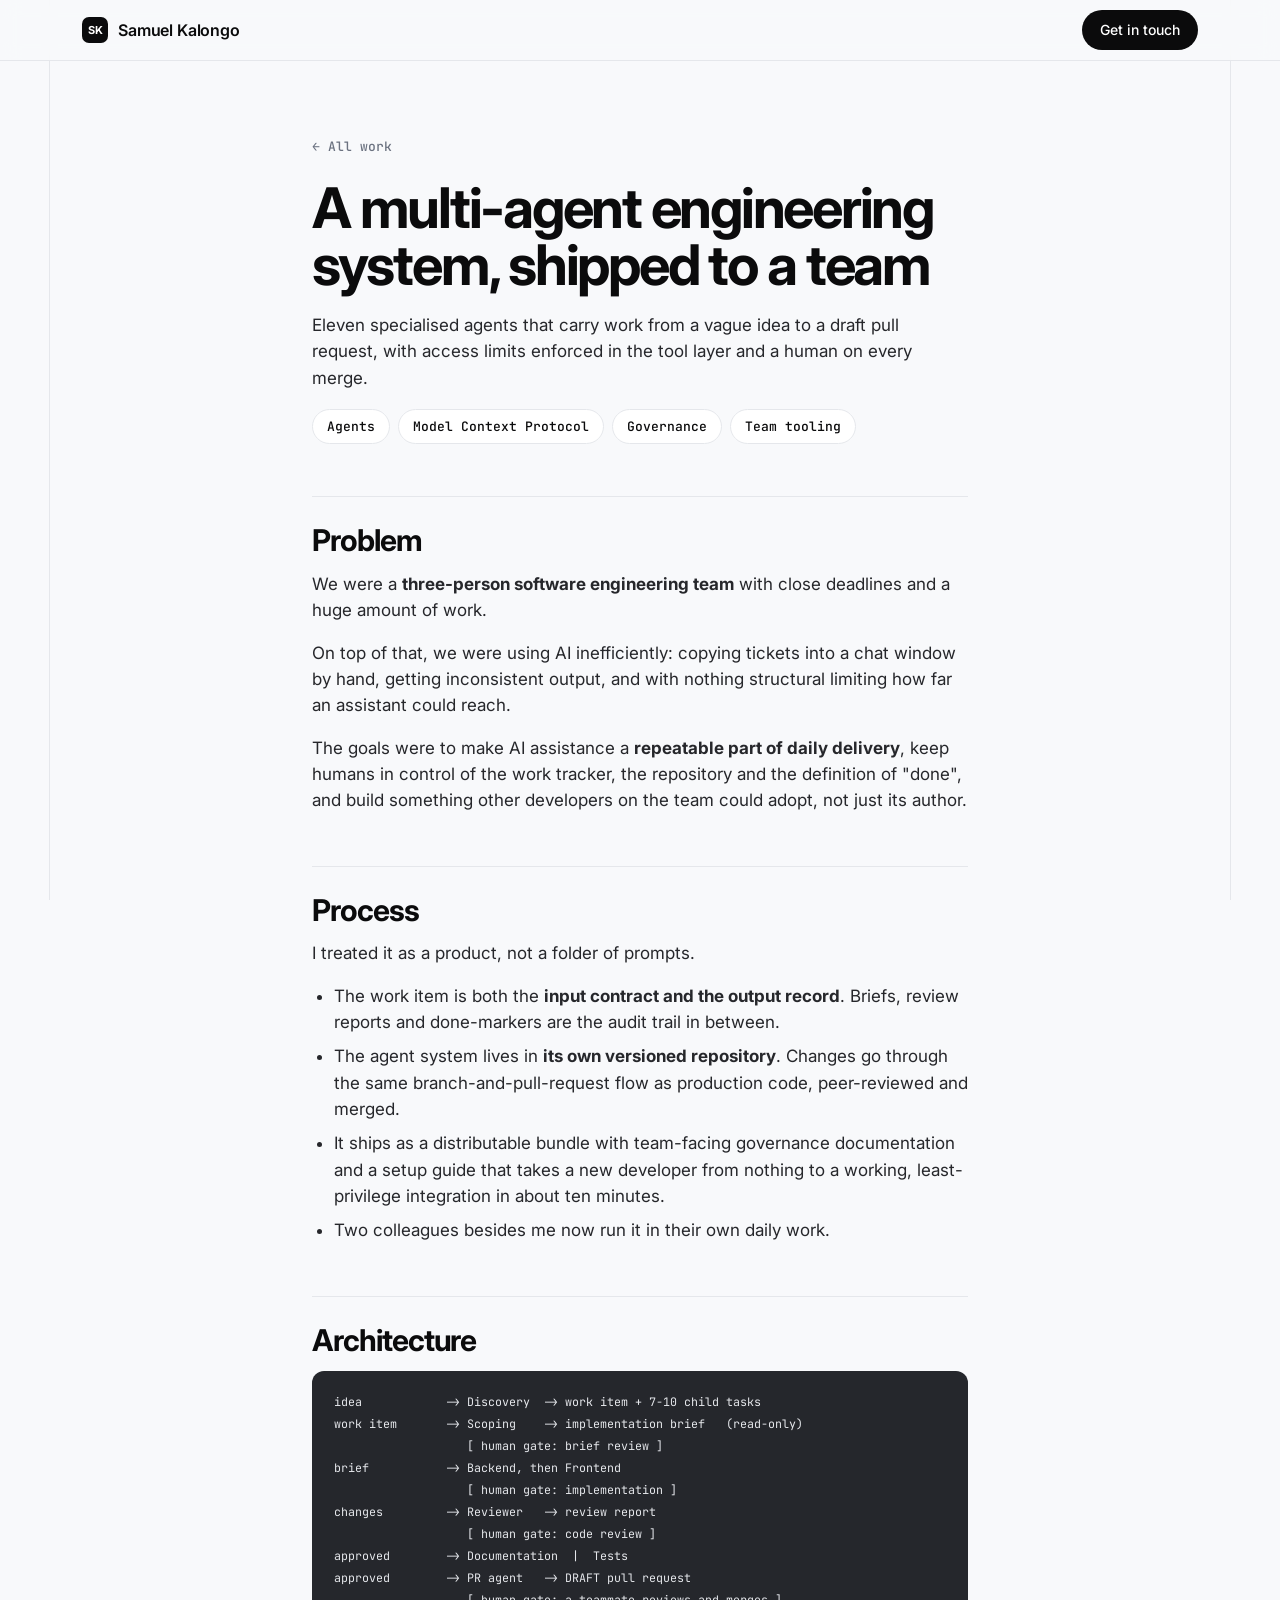
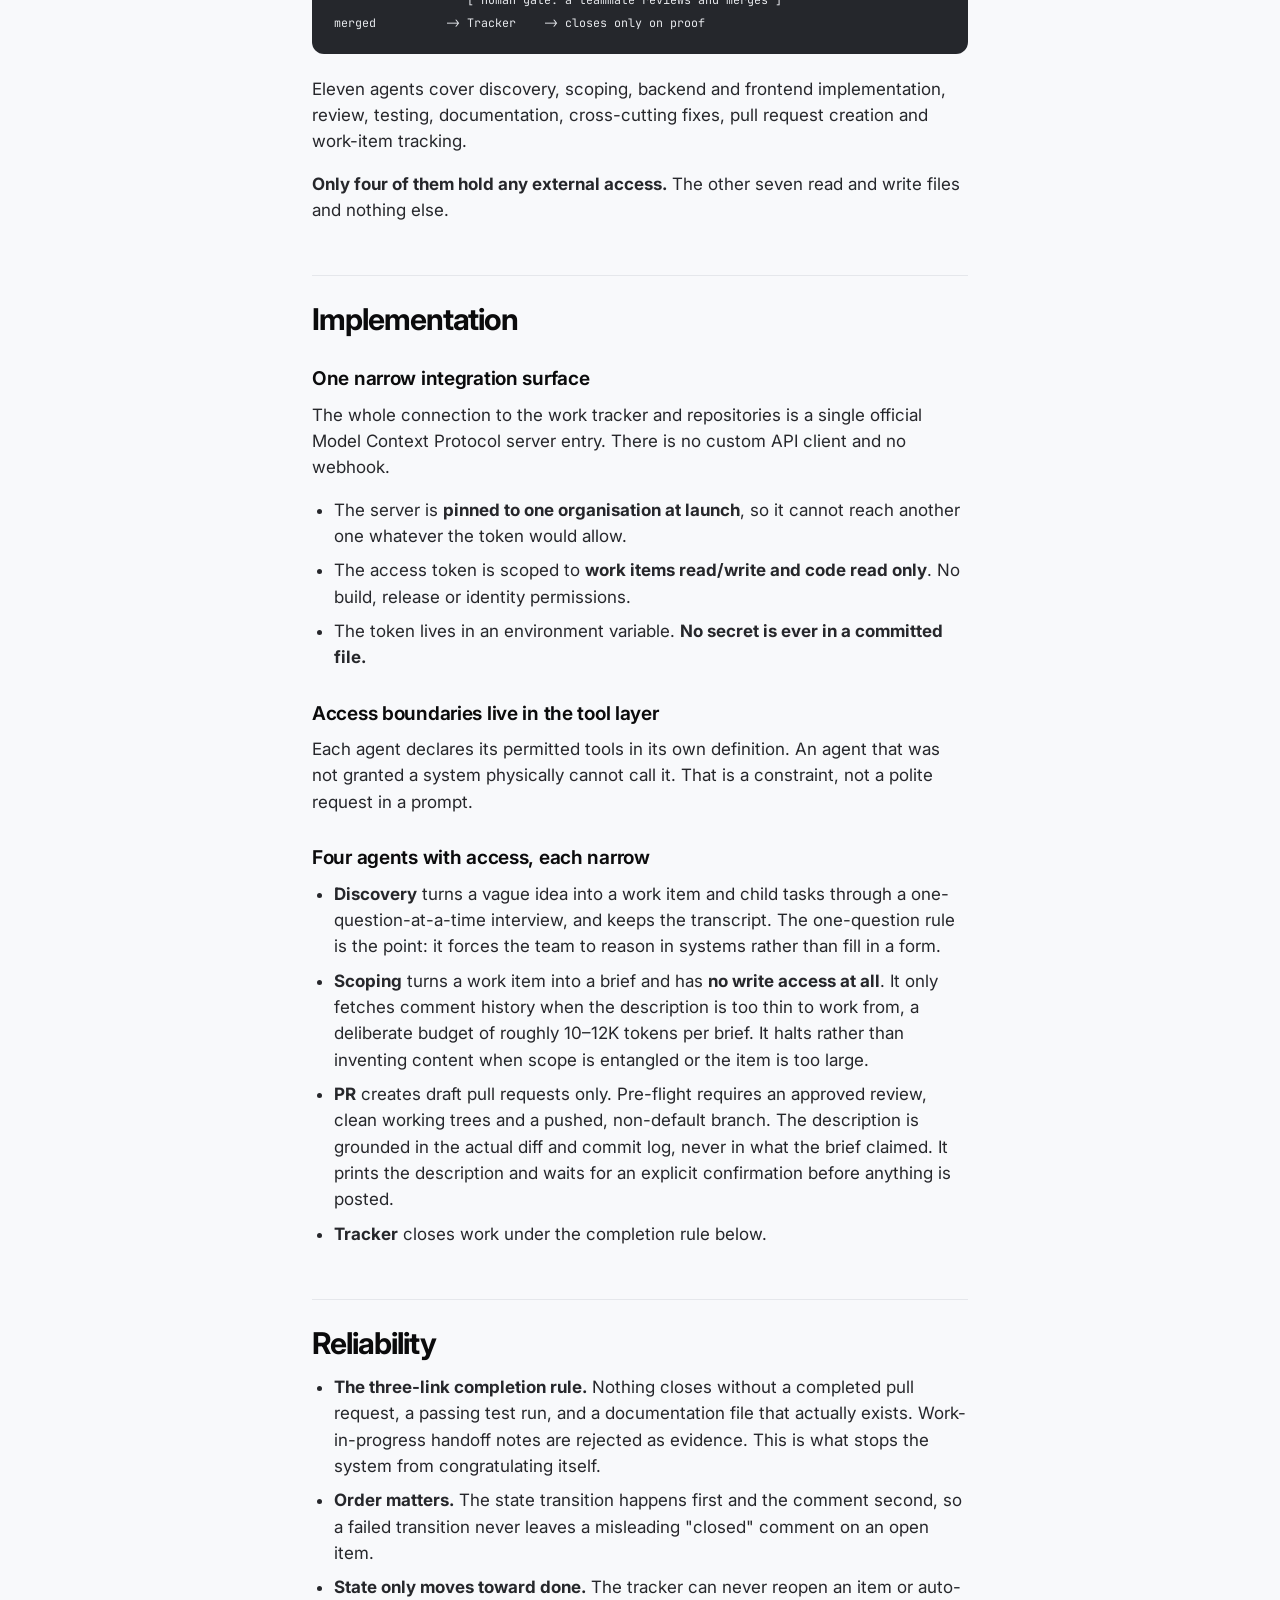
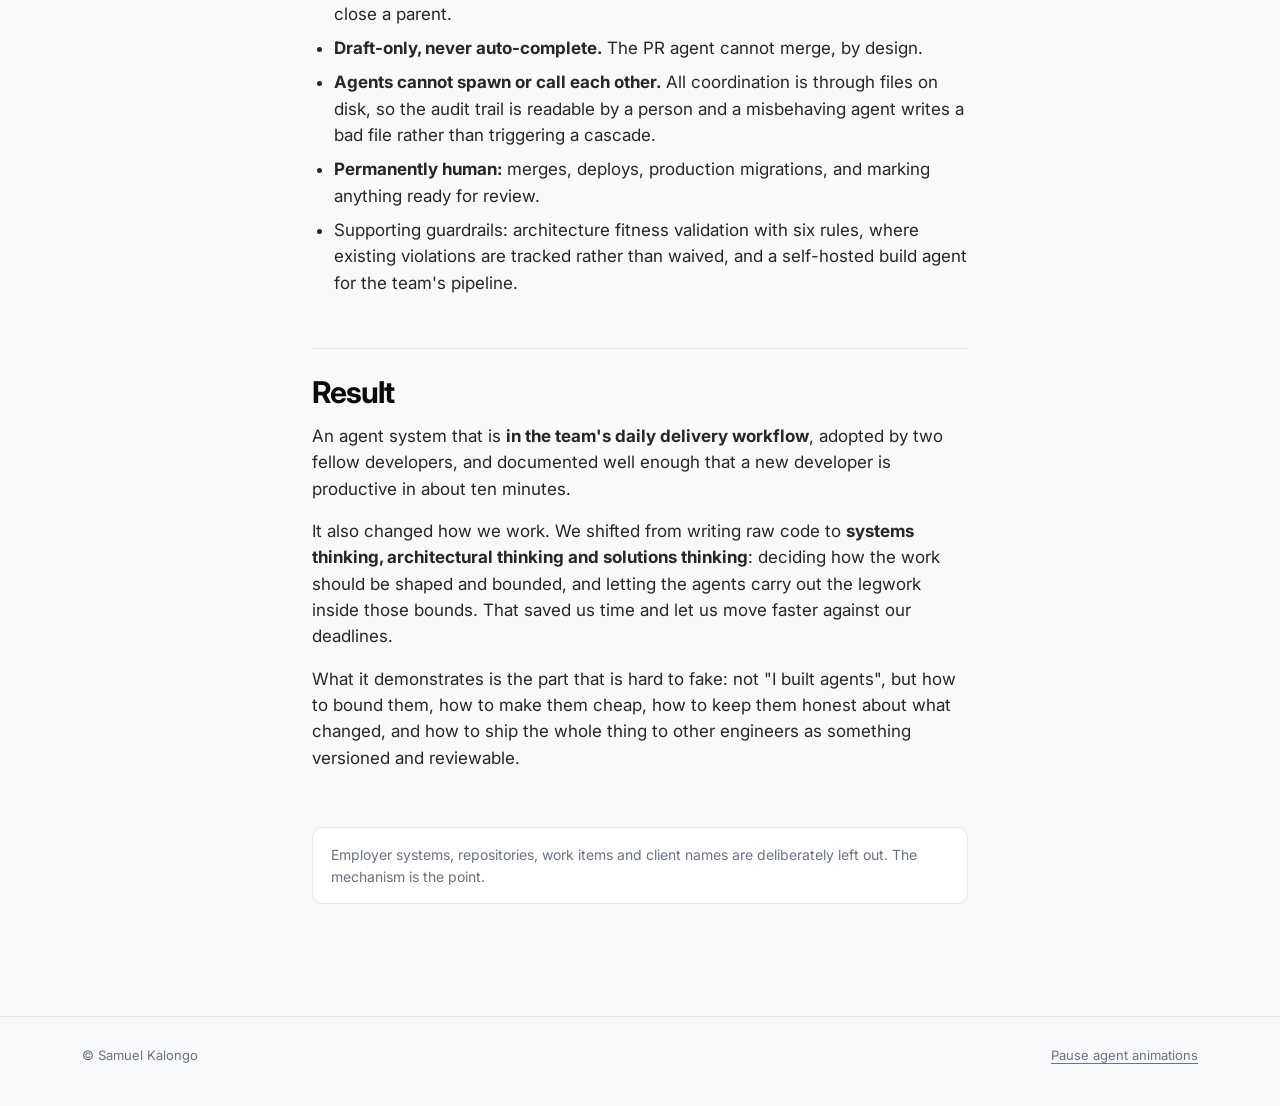
==== commit 8d818f8d: "Agents on phones: calm mode for reduced motion, pause toggle, 2-col stack Reduced-motion devices no " ====
--- a/work/agent-system/index.html
+++ b/work/agent-system/index.html
@@ -4,17 +4,31 @@
 <meta name="description" content="Eleven specialised agents that carry work from a vague idea to a draft pull request, with access limits enforced in the tool layer and a human on every merge.">
 <link rel="preconnect" href="https://fonts.googleapis.com"><link rel="preconnect" href="https://fonts.gstatic.com" crossorigin>
 <link href="https://fonts.googleapis.com/css2?family=Inter:wght@400;500;600;700&family=JetBrains+Mono:wght@400;500&display=swap" rel="stylesheet">
-<link rel="stylesheet" href="../../styles.css"></head>
+<link rel="stylesheet" href="../../styles.css">
+<script>
+  // Agents run by default. A visitor can pause them (footer toggle) or add ?nofx. If the device asks for
+  // reduced motion we still show the agents, in a calmer form (no spinning intro, no card dragging).
+  (function () {
+    var d = document.documentElement, paused = false;
+    try { paused = localStorage.getItem('agents-paused') === '1'; } catch (e) {}
+    var off = paused || /[?&]nofx/.test(location.search);
+    var calm = window.matchMedia && matchMedia('(prefers-reduced-motion: reduce)').matches;
+    if (off) d.classList.add('agents-off');
+    if (calm) d.classList.add('calm');
+    if (!off && !calm) d.classList.add('intro');
+    // Failsafe: the intro must never trap a visitor, even if another script fails to load or throws.
+    setTimeout(function () { var i = document.getElementById('intro'); if (i) i.parentNode.removeChild(i); }, 4500);
+  })();
+</script></head>
 <body>
 <div class="rulers" aria-hidden="true"><i class="rx"></i><i class="ry"></i></div><i class="guide gx" aria-hidden="true"></i><i class="guide gy" aria-hidden="true"></i><div id="cursors" aria-hidden="true"></div>
 <script id="glossary" type="application/json">[{"match":"scoped access","tip":"Each agent can only use the tools it was explicitly given. The limit lives in its definition, not in a prompt asking it to behave."},{"match":"read-only scoping","tip":"The scoping agent reads a work item and writes a plan, but has no permission to change anything."},{"match":"draft pull requests","tip":"A draft pull request proposes code changes but can't be merged until a human marks it ready."},{"match":"three-link completion","tip":"A task only closes when three pieces of proof exist: a finished pull request, a passing test run, and real documentation."},{"match":"human approval gates","tip":"Checkpoints where a person must review and approve before the work moves on."},{"match":"coordination through files","tip":"Agents never call each other. They leave files for the next step, so a person can read the whole trail."},{"match":"guardrails","tip":"Hard limits enforced by the system itself, rather than instructions an AI could ignore."},{"match":"multi-agent","tip":"Several AI agents, each with its own narrow job, working as one system."},{"match":"state machine","tip":"A model where something is always in exactly one defined state and can only move between states by allowed steps."},{"match":"tokenised link","tip":"A secure one-off web address that proves who you are, so you can finish one task without creating an account."},{"match":"leaves a trail","tip":"An audit trail: a permanent record of who changed what, and when."},{"match":"instance","tip":"One running copy of a template, such as a single person's actual onboarding."},{"match":"socratic","tip":"Teaching by asking guiding questions instead of handing over answers."},{"match":"model context protocol","tip":"An open standard that lets AI models connect to tools and data in a controlled, uniform way."},{"match":"application insights","tip":"Microsoft's monitoring service for tracing errors and performance in running applications."},{"match":"entity framework","tip":"A .NET library for working with a database through C# objects instead of hand-written SQL."},{"match":"ef migrations","tip":"Versioned scripts that change a database's structure safely as the application evolves."},{"match":"n8n","tip":"A visual workflow-automation platform: connect apps and APIs with drag-and-drop steps."},{"match":"webhooks","tip":"A way for one system to notify another instantly when something happens."},{"match":"agentic workflows","tip":"Workflows where an AI decides some of the steps itself, using tools, instead of following a fixed script."},{"match":"prompt engineering","tip":"Writing instructions for an AI so it reliably does what you intend."},{"match":"self-hosted build agent","tip":"A machine you run yourself that automatically builds and tests code."},{"match":"deployment pipelines","tip":"Automated steps that carry code from a developer's machine to a live server."}]</script>
-<header class="nav"><div class="wrap"><a class="brand" href="../../"><span class="mark">SK</span>Samuel Kalongo</a><a class="pill" href="../../#contact">Get in touch</a></div></header>
+<header class="nav"><div class="wrap"><a class="brand" href="../../"><span class="mark">SK</span><span class="bn">Samuel Kalongo</span></a><a class="pill" href="../../#contact">Get in touch</a></div></header>
 <article class="case">
 <a class="back" href="../../#work">← All work</a>
 <h1>A multi-agent engineering system, shipped to a team</h1>
 <p class="sub">Eleven specialised agents that carry work from a vague idea to a draft pull request, with access limits enforced in the tool layer and a human on every merge.</p>
 <div class="meta"><span class="chip">Agents</span><span class="chip">Model Context Protocol</span><span class="chip">Governance</span><span class="chip">Team tooling</span></div>
-
 <h2>Problem</h2>
 <p>We were a <strong>three-person software engineering team</strong> with close deadlines and a huge amount of work.</p>
 <p>On top of that, we were using AI inefficiently: copying tickets into a chat window by hand, getting inconsistent output, and with nothing structural limiting how far an assistant could reach.</p>
@@ -52,6 +66,7 @@
 <p>What it demonstrates is the part that is hard to fake: not "I built agents", but how to bound them, how to make them cheap, how to keep them honest about what changed, and how to ship the whole thing to other engineers as something versioned and reviewable.</p>
 <p class="conf">Employer systems, repositories, work items and client names are deliberately left out. The mechanism is the point.</p>
 </article>
+<footer class="foot"><div class="wrap"><span>© Samuel Kalongo</span><button type="button" class="linkbtn" id="motion-toggle"></button></div></footer>
 <script src="../../tooltip.js"></script>
 <script src="../../fx-edit.js"></script>
 </body></html>
--- a/styles.css
+++ b/styles.css
@@ -175,8 +175,6 @@
 .case .c { opacity: 0; }
 .case .c.on { opacity: 1; }
 .case .ready .c { opacity: 0; } .case .ready .c.on { opacity: 1; }
-.case .video { position: relative; aspect-ratio: 16 / 9; margin: 0 0 44px; border-radius: 12px; overflow: hidden; background: #25272c; }
-.case .video iframe, .case .video video { position: absolute; inset: 0; width: 100%; height: 100%; border: 0; }
 
 /* ---------- hovering agents ---------- */
 .hero h1 { min-height: 3.06em; }
@@ -189,3 +187,35 @@
 .stack { grid-auto-rows: 1fr; }
 .stack .cell { position: relative; }
 .stack .cell.grab { z-index: 20; background: #fff !important; box-shadow: 0 22px 44px -14px rgba(15, 23, 42, .4); transition: box-shadow .2s; cursor: grabbing; }
+
+/* ---------- small phones ---------- */
+.brand, .nav .pill { white-space: nowrap; }
+@media (max-width: 480px) {
+  .nav .wrap { height: 56px; }
+  .nav .pill { padding: 8px 14px; font-size: 13px; }
+  .hero { padding-top: 48px; }
+  .actions .pill { padding: 10px 16px; }
+  .cell { padding: 24px 20px 28px; }
+  .term pre { font-size: 12px; padding: 16px 16px 0; }
+  .case { padding: 48px 20px 72px; }
+}
+@media (max-width: 400px) { .brand .bn { display: none; } }
+
+/* The intro dismisses itself even with no JavaScript running. */
+.intro #intro { animation: introOut .5s ease 2.8s forwards; }
+@keyframes introOut { to { opacity: 0; visibility: hidden; pointer-events: none; } }
+#intro { pointer-events: none; }
+
+@media (max-width: 900px) { .stack { grid-auto-rows: auto; } }
+
+.linkbtn { background: none; border: 0; padding: 0; font: inherit; color: inherit; text-decoration: underline; text-underline-offset: 3px; cursor: pointer; }
+.linkbtn:hover { color: var(--ink); }
+
+/* the stack stays a 2-column grid on phones so the Arrange agent has a short drag */
+@media (max-width: 600px) {
+  .grid.stack { --cols: 2; }
+  .stack .cell { padding: 18px 14px 20px; }
+  .stack .cell h3 { font-size: 16px; margin-bottom: 8px; }
+  .stack .chips { gap: 6px; margin-top: 10px; }
+  .stack .chip { font-size: 11px; padding: 5px 9px; }
+}
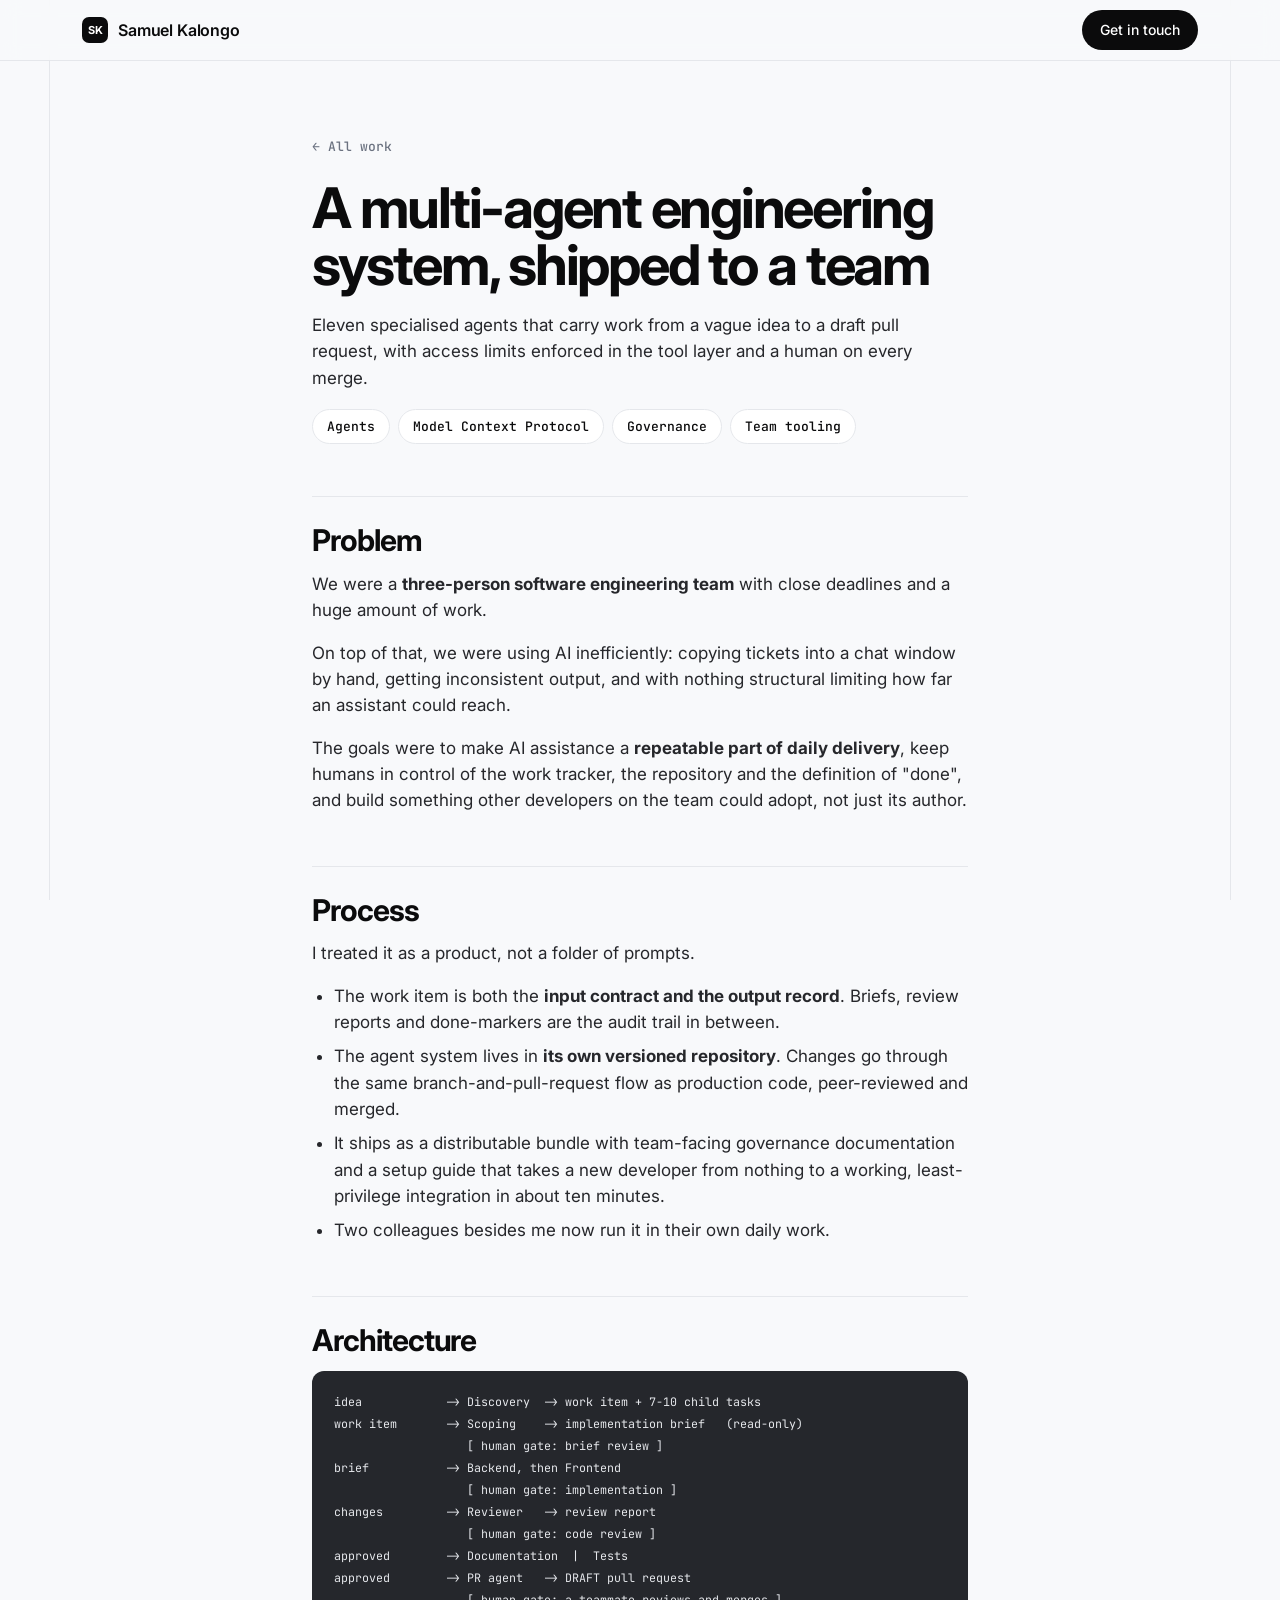
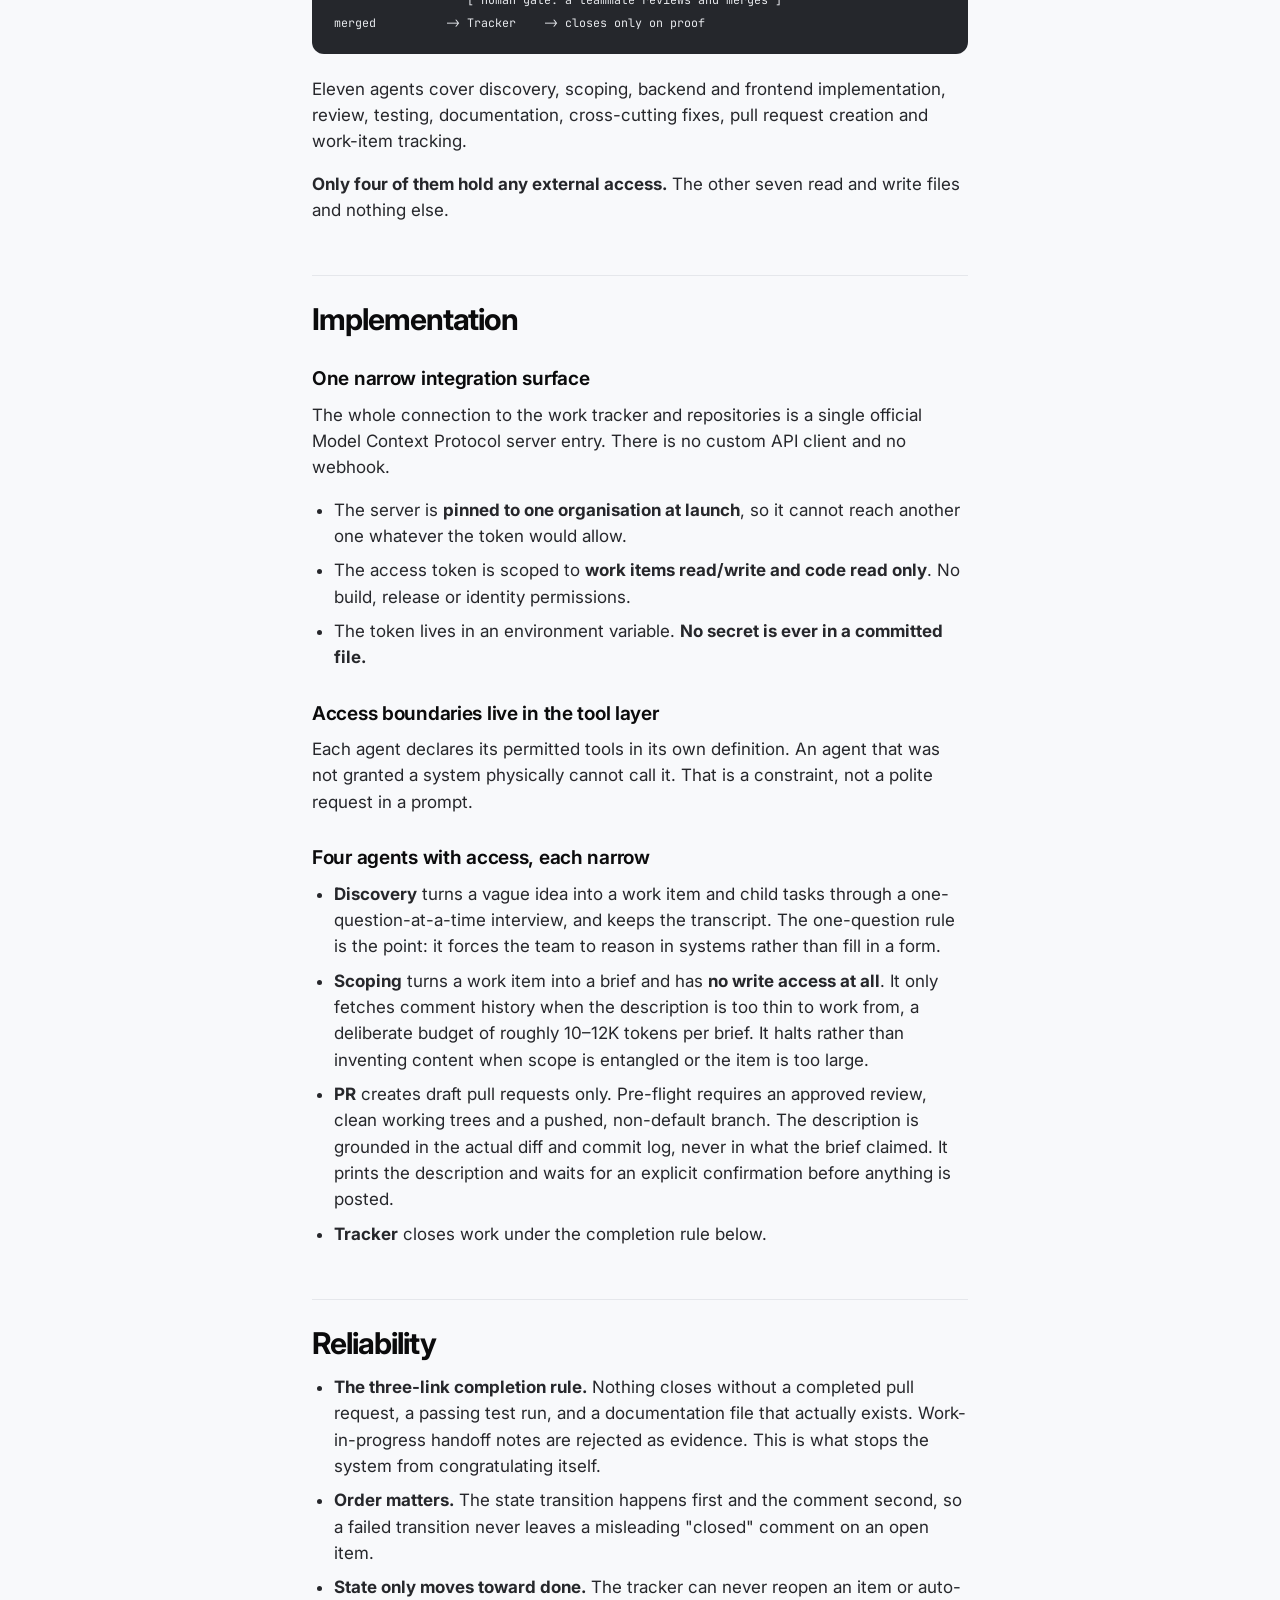
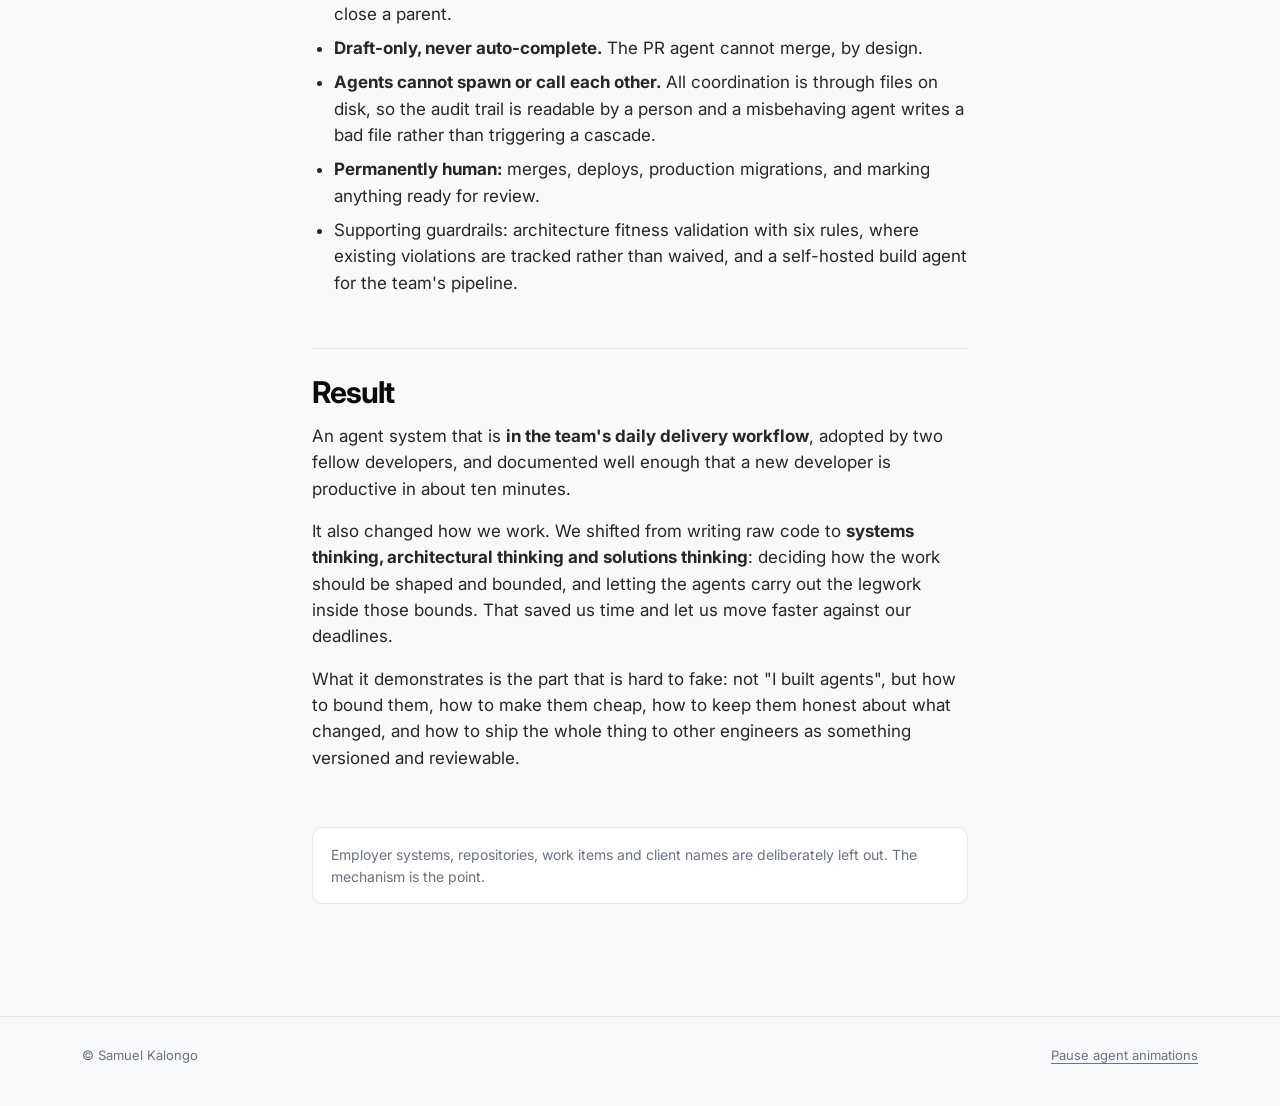
==== commit d028068c: "Add SK favicon set SVG, ICO, apple-touch-icon and 192/512 PNGs, linked from the home page, case stud" ====
--- a/work/agent-system/index.html
+++ b/work/agent-system/index.html
@@ -2,6 +2,9 @@
 <html lang="en"><head><meta charset="utf-8"><meta name="viewport" content="width=device-width, initial-scale=1">
 <title>A multi-agent engineering system, shipped to a team — Samuel Kalongo</title>
 <meta name="description" content="Eleven specialised agents that carry work from a vague idea to a draft pull request, with access limits enforced in the tool layer and a human on every merge.">
+<link rel="icon" href="../../favicon.svg" type="image/svg+xml">
+<link rel="icon" href="../../favicon.ico" sizes="any">
+<link rel="apple-touch-icon" href="../../apple-touch-icon.png">
 <link rel="preconnect" href="https://fonts.googleapis.com"><link rel="preconnect" href="https://fonts.gstatic.com" crossorigin>
 <link href="https://fonts.googleapis.com/css2?family=Inter:wght@400;500;600;700&family=JetBrains+Mono:wght@400;500&display=swap" rel="stylesheet">
 <link rel="stylesheet" href="../../styles.css">
